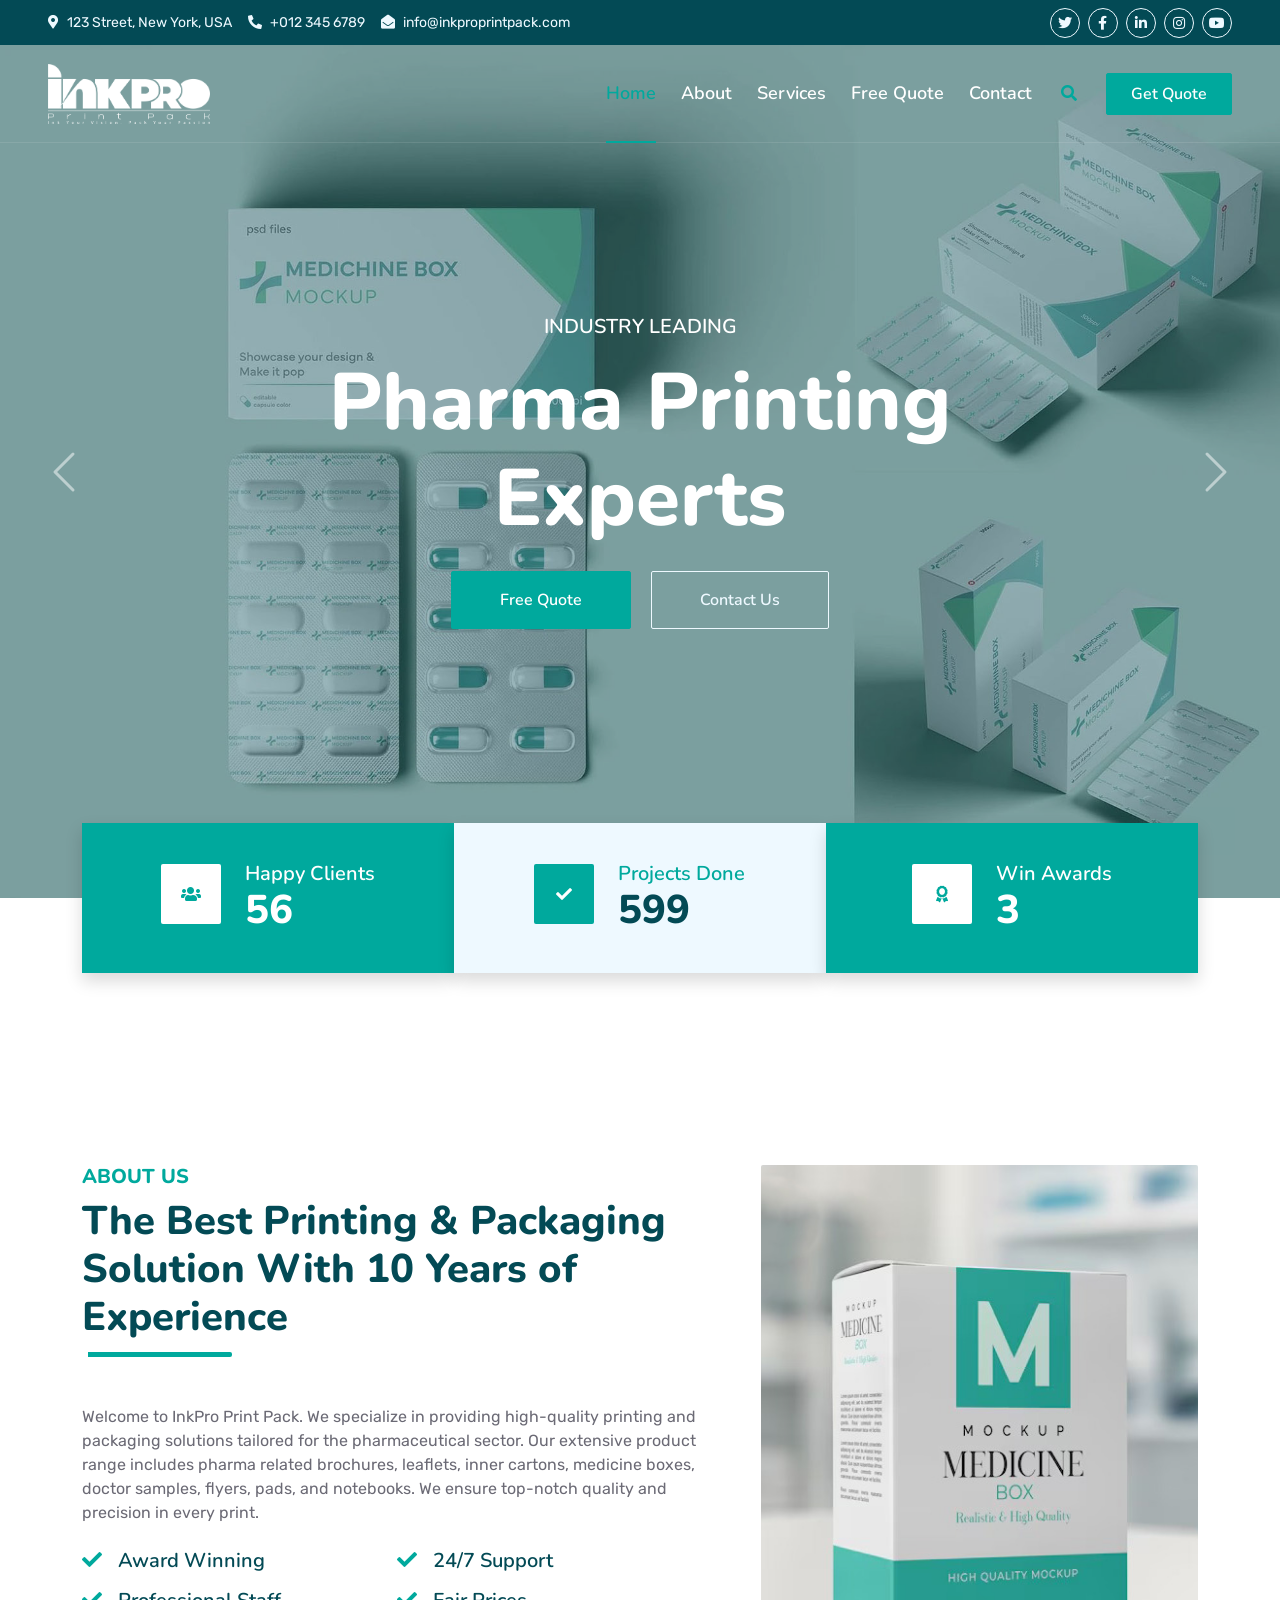
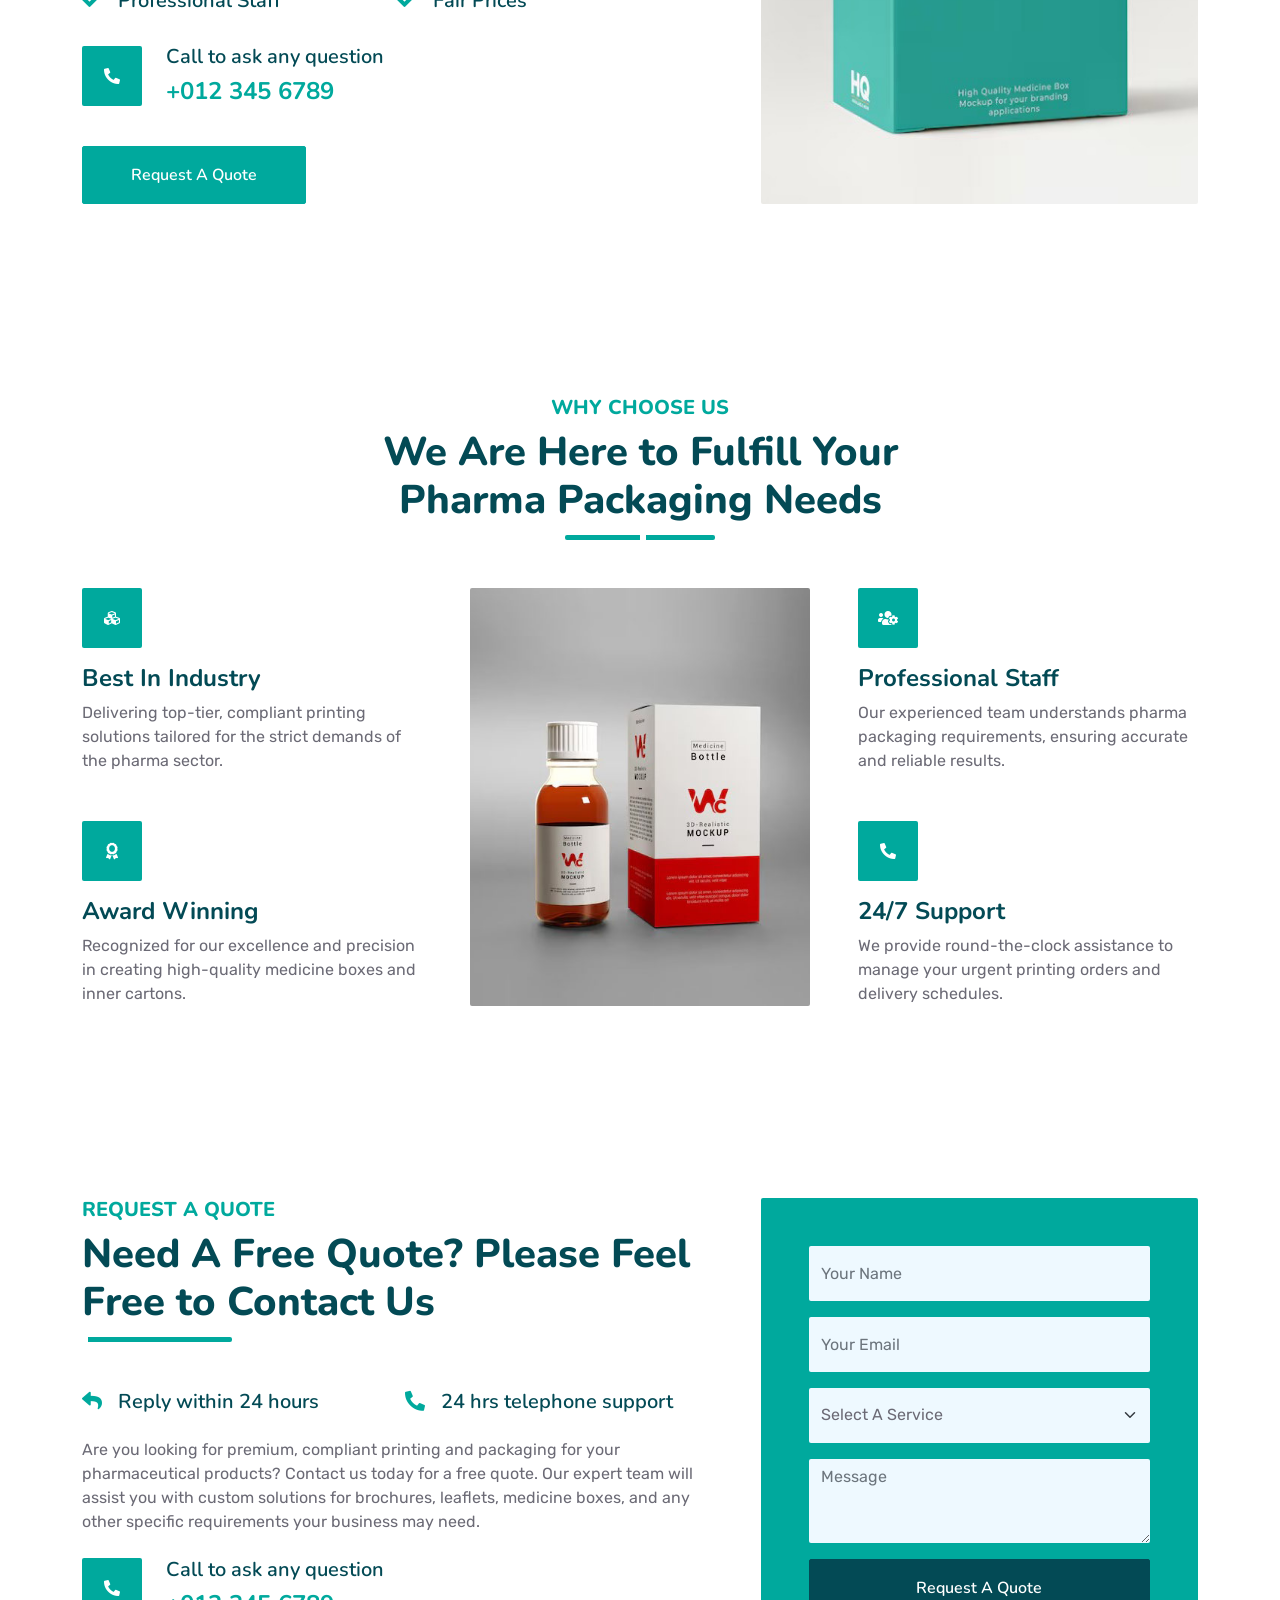
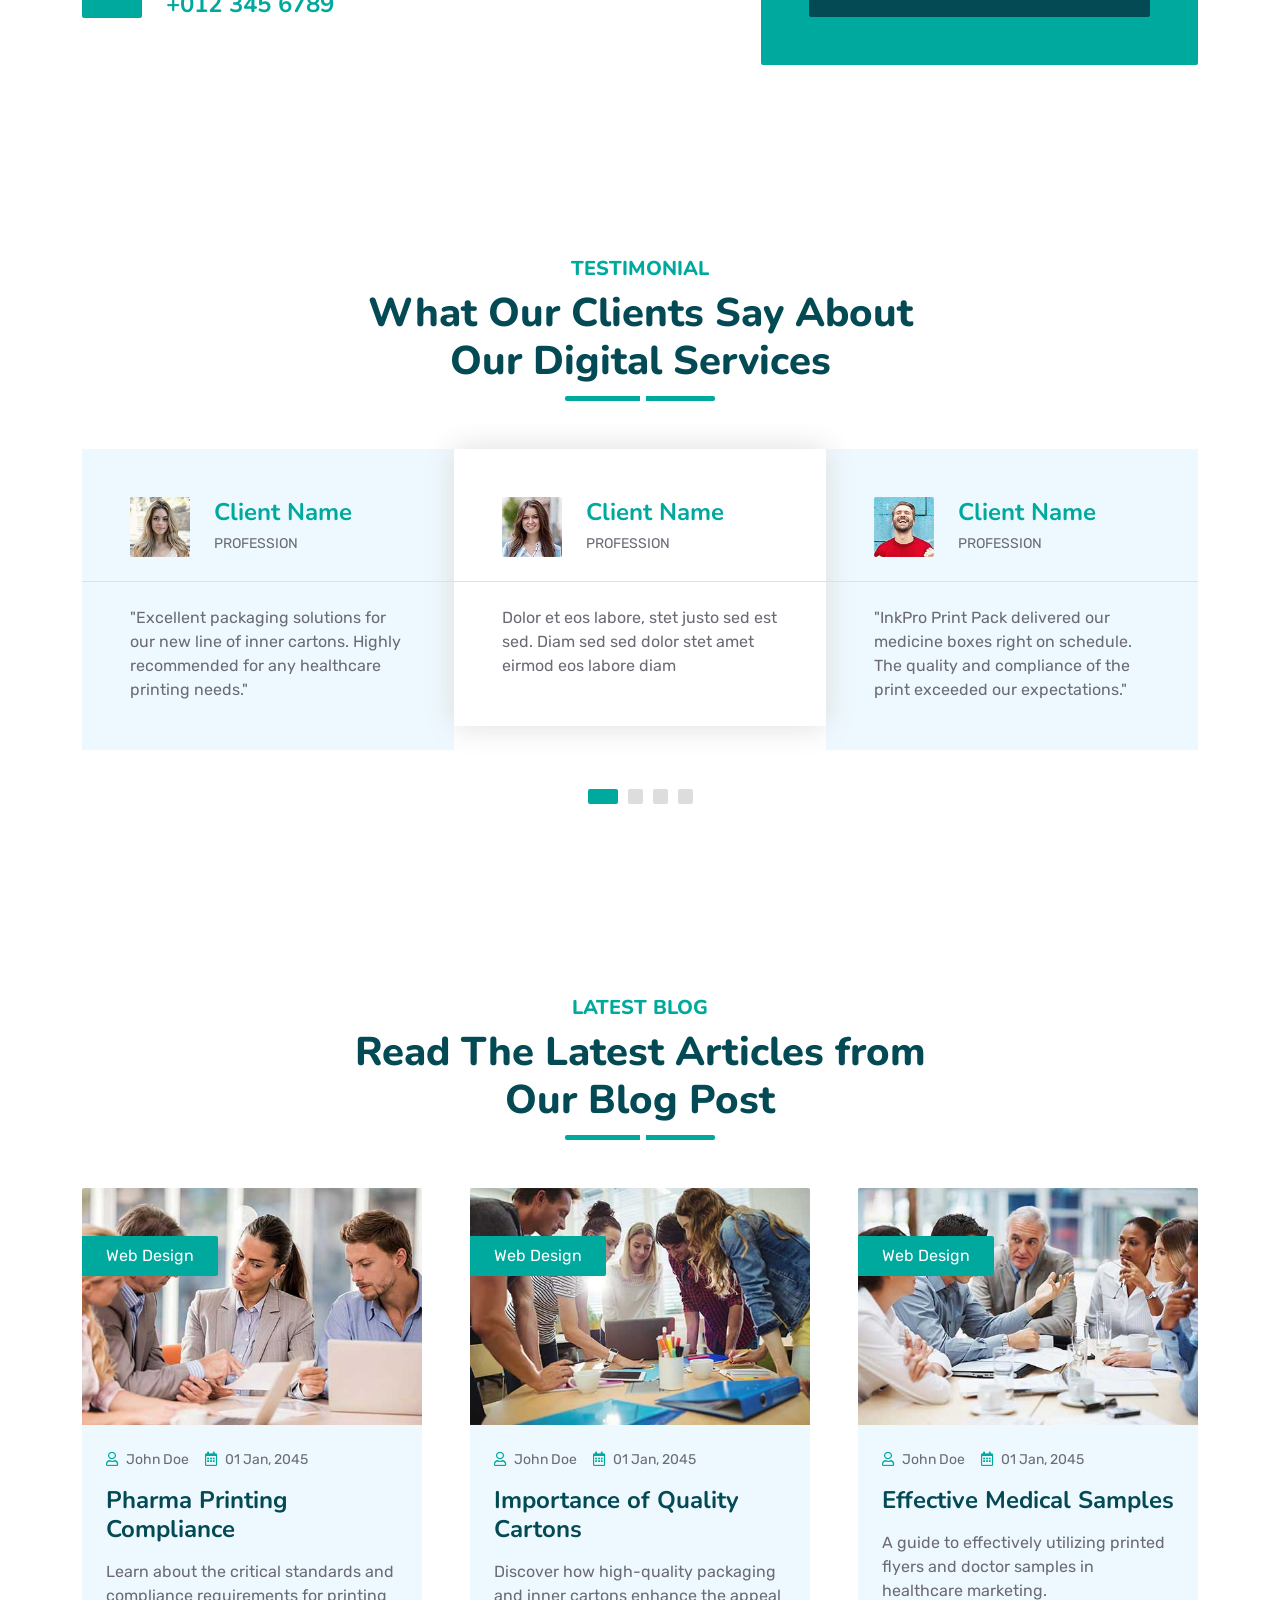
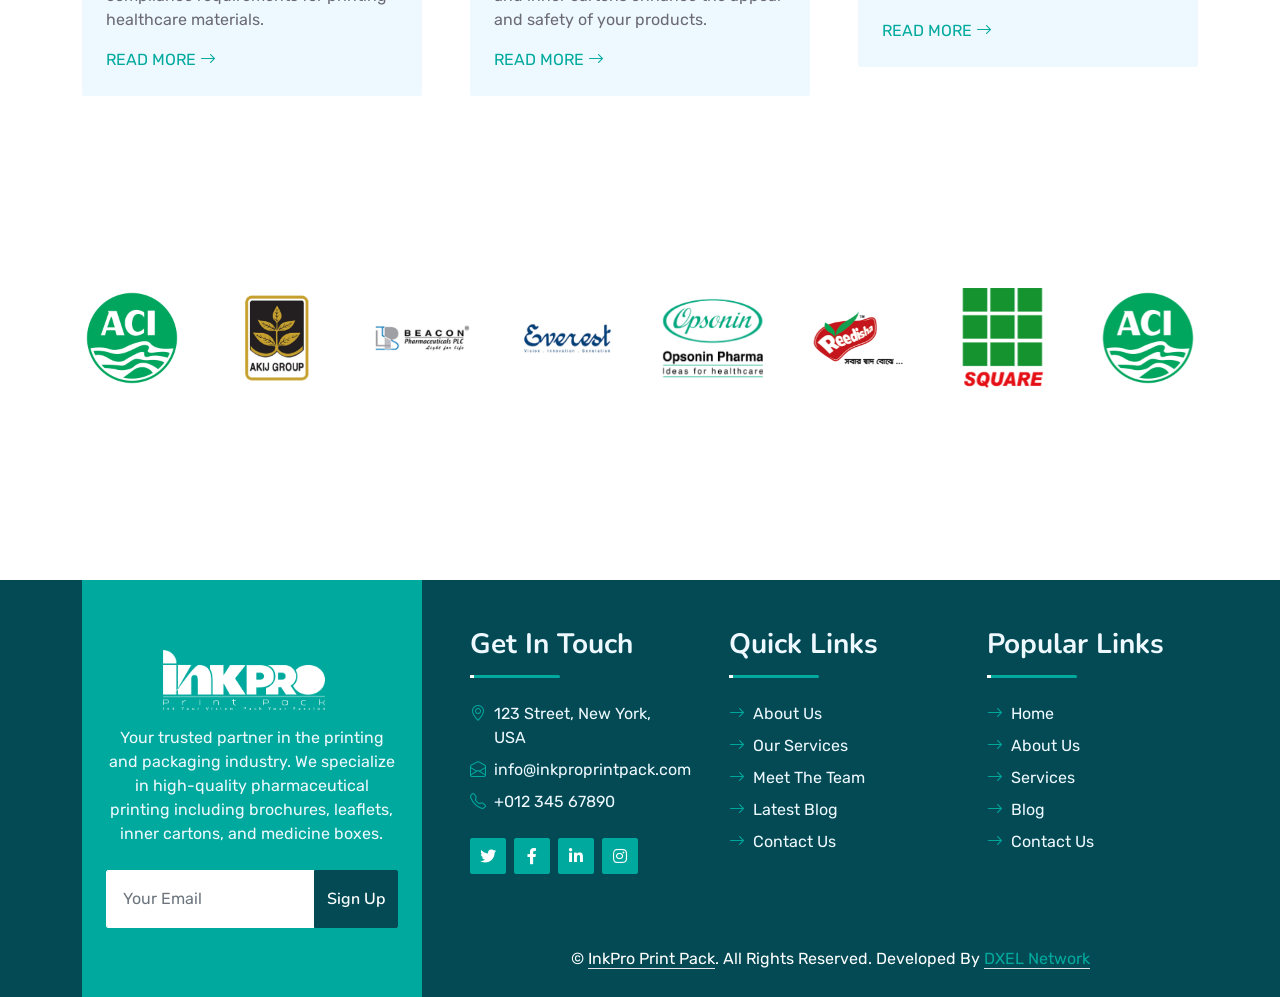
==== index.html @ f5d95c35 "Add files via upload" ====
<!DOCTYPE html>
<html lang="en">

<head>
    <meta charset="utf-8">
    <title>InkPro Print Pack - Pharmaceutical Printing</title>
    <meta content="width=device-width, initial-scale=1.0" name="viewport">
    <meta content="Printing, Packaging, Pharma, Brochures, Leaflets, Medicine Box" name="keywords">
    <meta
        content="InkPro Print Pack - Making pharma related brochures, leaflets, inner cartons, medicine boxes, and more."
        name="description">

    <!-- Favicon -->
    <link href="img/favicon.ico" rel="icon">

    <!-- Google Web Fonts -->
    <link rel="preconnect" href="https://fonts.googleapis.com">
    <link rel="preconnect" href="https://fonts.gstatic.com" crossorigin>
    <link
        href="https://fonts.googleapis.com/css2?family=Nunito:wght@400;600;700;800&family=Rubik:wght@400;500;600;700&display=swap"
        rel="stylesheet">

    <!-- Icon Font Stylesheet -->
    <link href="https://cdnjs.cloudflare.com/ajax/libs/font-awesome/5.10.0/css/all.min.css" rel="stylesheet">
    <link href="https://cdn.jsdelivr.net/npm/bootstrap-icons@1.4.1/font/bootstrap-icons.css" rel="stylesheet">

    <!-- Libraries Stylesheet -->
    <link href="lib/owlcarousel/assets/owl.carousel.min.css" rel="stylesheet">
    <link href="lib/animate/animate.min.css" rel="stylesheet">

    <!-- Customized Bootstrap Stylesheet -->
    <link href="css/bootstrap.min.css" rel="stylesheet">

    <!-- Template Stylesheet -->
    <link href="css/style.css" rel="stylesheet">
</head>

<body>
    <!-- Spinner Start -->
    <div id="spinner"
        class="show bg-white position-fixed translate-middle w-100 vh-100 top-50 start-50 d-flex align-items-center justify-content-center">
        <div class="spinner"></div>
    </div>
    <!-- Spinner End -->


    <!-- Topbar Start -->
    <div class="container-fluid bg-dark px-5 d-none d-lg-block">
        <div class="row gx-0">
            <div class="col-lg-8 text-center text-lg-start mb-2 mb-lg-0">
                <div class="d-inline-flex align-items-center" style="height: 45px;">
                    <small class="me-3 text-light"><i class="fa fa-map-marker-alt me-2"></i>123 Street, New York,
                        USA</small>
                    <small class="me-3 text-light"><i class="fa fa-phone-alt me-2"></i>+012 345 6789</small>
                    <small class="text-light"><i class="fa fa-envelope-open me-2"></i>info@inkproprintpack.com</small>
                </div>
            </div>
            <div class="col-lg-4 text-center text-lg-end">
                <div class="d-inline-flex align-items-center" style="height: 45px;">
                    <a class="btn btn-sm btn-outline-light btn-sm-square rounded-circle me-2" href=""><i
                            class="fab fa-twitter fw-normal"></i></a>
                    <a class="btn btn-sm btn-outline-light btn-sm-square rounded-circle me-2" href=""><i
                            class="fab fa-facebook-f fw-normal"></i></a>
                    <a class="btn btn-sm btn-outline-light btn-sm-square rounded-circle me-2" href=""><i
                            class="fab fa-linkedin-in fw-normal"></i></a>
                    <a class="btn btn-sm btn-outline-light btn-sm-square rounded-circle me-2" href=""><i
                            class="fab fa-instagram fw-normal"></i></a>
                    <a class="btn btn-sm btn-outline-light btn-sm-square rounded-circle" href=""><i
                            class="fab fa-youtube fw-normal"></i></a>
                </div>
            </div>
        </div>
    </div>
    <!-- Topbar End -->


    <!-- Navbar & Carousel Start -->
    <div class="container-fluid position-relative p-0">
        <nav class="navbar navbar-expand-lg navbar-dark px-5 py-3 py-lg-0">
            <a href="index.html" class="navbar-brand p-0">
                <img src="img/Inkpro-logo%202.png" alt="Logo">
            </a>
            <button class="navbar-toggler" type="button" data-bs-toggle="collapse" data-bs-target="#navbarCollapse">
                <span class="fa fa-bars"></span>
            </button>
            <div class="collapse navbar-collapse" id="navbarCollapse">
                <div class="navbar-nav ms-auto py-0">
                    <a href="index.html" class="nav-item nav-link active">Home</a>
                    <a href="about.html" class="nav-item nav-link">About</a>
                    <a href="service.html" class="nav-item nav-link">Services</a>
                    <!--   <div class="nav-item dropdown">
                        <a href="#" class="nav-link dropdown-toggle" data-bs-toggle="dropdown">Blog</a>
                        <div class="dropdown-menu m-0">
                            
                            <a href="detail.html" class="dropdown-item">Blog Detail</a>
                        </div>
                    </div> -->
                    <!--  <div class="nav-item dropdown">
                        <a href="#" class="nav-link dropdown-toggle" data-bs-toggle="dropdown">Pages</a>
                        <div class="dropdown-menu m-0">
                            <a href="price.html" class="dropdown-item">Pricing Plan</a>
                            <a href="feature.html" class="dropdown-item">Our features</a>
                            <a href="team.html" class="dropdown-item">Team Members</a>
                            <a href="testimonial.html" class="dropdown-item">Testimonial</a>
                            
                        </div>
                    </div> -->

                    <a href="quote.html" class="nav-item nav-link">Free Quote</a>
                    <a href="contact.html" class="nav-item nav-link">Contact</a>
                </div>
                <butaton type="button" class="btn text-primary ms-3" data-bs-toggle="modal"
                    data-bs-target="#searchModal"><i class="fa fa-search"></i></butaton>
                <a href="quote.html" class="btn btn-primary py-2 px-4 ms-3">Get Quote</a>
            </div>
        </nav>
        <!-- Navbar & Carousel End -->

        <div id="header-carousel" class="carousel slide carousel-fade" data-bs-ride="carousel">
            <div class="carousel-inner">
                <div class="carousel-item active">
                    <img class="w-100" src="img/products/med-box2.jpeg" alt="Image">
                    <div class="carousel-caption d-flex flex-column align-items-center justify-content-center">
                        <div class="p-3" style="max-width: 900px;">
                            <h5 class="text-white text-uppercase mb-3 animated slideInDown">Industry Leading</h5>
                            <h1 class="display-1 text-white mb-md-4 animated zoomIn">Pharma Printing Experts</h1>
                            <a href="quote.html" class="btn btn-primary py-md-3 px-md-5 me-3 animated slideInLeft">Free
                                Quote</a>
                            <a href="" class="btn btn-outline-light py-md-3 px-md-5 animated slideInRight">Contact
                                Us</a>
                        </div>
                    </div>
                </div>
                <div class="carousel-item">
                    <img class="w-100" src="img/products/med-box1.jpg" alt="Image">
                    <div class="carousel-caption d-flex flex-column align-items-center justify-content-center">
                        <div class="p-3" style="max-width: 900px;">
                            <h5 class="text-white text-uppercase mb-3 animated slideInDown">Premium Pharmaceutical</h5>
                            <h1 class="display-1 text-white mb-md-4 animated zoomIn">Printing & Packaging Solutions</h1>
                            <a href="quote.html" class="btn btn-primary py-md-3 px-md-5 me-3 animated slideInLeft">Free
                                Quote</a>
                            <a href="" class="btn btn-outline-light py-md-3 px-md-5 animated slideInRight">Contact
                                Us</a>
                        </div>
                    </div>
                </div>
            </div>
            <button class="carousel-control-prev" type="button" data-bs-target="#header-carousel" data-bs-slide="prev">
                <span class="carousel-control-prev-icon" aria-hidden="true"></span>
                <span class="visually-hidden">Previous</span>
            </button>
            <button class="carousel-control-next" type="button" data-bs-target="#header-carousel" data-bs-slide="next">
                <span class="carousel-control-next-icon" aria-hidden="true"></span>
                <span class="visually-hidden">Next</span>
            </button>
        </div>
    </div>
    <!-- Navbar & Carousel End -->


    <!-- Full Screen Search Start -->
    <div class="modal fade" id="searchModal" tabindex="-1">
        <div class="modal-dialog modal-fullscreen">
            <div class="modal-content" style="background: rgba(9, 30, 62, .7);">
                <div class="modal-header border-0">
                    <button type="button" class="btn bg-white btn-close" data-bs-dismiss="modal"
                        aria-label="Close"></button>
                </div>
                <div class="modal-body d-flex align-items-center justify-content-center">
                    <div class="input-group" style="max-width: 600px;">
                        <input type="text" class="form-control bg-transparent border-primary p-3"
                            placeholder="Type search keyword">
                        <button class="btn btn-primary px-4"><i class="bi bi-search"></i></button>
                    </div>
                </div>
            </div>
        </div>
    </div>
    <!-- Full Screen Search End -->


    <!-- Facts Start -->
    <div class="container-fluid facts py-5 pt-lg-0">
        <div class="container py-5 pt-lg-0">
            <div class="row gx-0">
                <div class="col-lg-4 wow zoomIn" data-wow-delay="0.1s">
                    <div class="bg-primary shadow d-flex align-items-center justify-content-center p-4"
                        style="height: 150px;">
                        <div class="bg-white d-flex align-items-center justify-content-center rounded mb-2"
                            style="width: 60px; height: 60px;">
                            <i class="fa fa-users text-primary"></i>
                        </div>
                        <div class="ps-4">
                            <h5 class="text-white mb-0">Happy Clients</h5>
                            <h1 class="text-white mb-0" data-toggle="counter-up">65</h1>
                        </div>
                    </div>
                </div>
                <div class="col-lg-4 wow zoomIn" data-wow-delay="0.3s">
                    <div class="bg-light shadow d-flex align-items-center justify-content-center p-4"
                        style="height: 150px;">
                        <div class="bg-primary d-flex align-items-center justify-content-center rounded mb-2"
                            style="width: 60px; height: 60px;">
                            <i class="fa fa-check text-white"></i>
                        </div>
                        <div class="ps-4">
                            <h5 class="text-primary mb-0">Projects Done</h5>
                            <h1 class="mb-0" data-toggle="counter-up">700</h1>
                        </div>
                    </div>
                </div>
                <div class="col-lg-4 wow zoomIn" data-wow-delay="0.6s">
                    <div class="bg-primary shadow d-flex align-items-center justify-content-center p-4"
                        style="height: 150px;">
                        <div class="bg-white d-flex align-items-center justify-content-center rounded mb-2"
                            style="width: 60px; height: 60px;">
                            <i class="fa fa-award text-primary"></i>
                        </div>
                        <div class="ps-4">
                            <h5 class="text-white mb-0">Win Awards</h5>
                            <h1 class="text-white mb-0" data-toggle="counter-up">3</h1>
                        </div>
                    </div>
                </div>
            </div>
        </div>
    </div>
    <!-- Facts Start -->


    <!-- About Start -->
    <div class="container-fluid py-5 wow fadeInUp" data-wow-delay="0.1s">
        <div class="container py-5">
            <div class="row g-5">
                <div class="col-lg-7">
                    <div class="section-title position-relative pb-3 mb-5">
                        <h5 class="fw-bold text-primary text-uppercase">About Us</h5>
                        <h1 class="mb-0">The Best Printing & Packaging Solution With 10 Years of Experience</h1>
                    </div>
                    <p class="mb-4">Welcome to InkPro Print Pack. We specialize in providing high-quality printing and
                        packaging solutions tailored for the pharmaceutical sector. Our extensive product range includes
                        pharma related brochures, leaflets, inner cartons, medicine boxes, doctor samples, flyers, pads,
                        and notebooks. We ensure top-notch quality and precision in every print.</p>
                    <div class="row g-0 mb-3">
                        <div class="col-sm-6 wow zoomIn" data-wow-delay="0.2s">
                            <h5 class="mb-3"><i class="fa fa-check text-primary me-3"></i>Award Winning</h5>
                            <h5 class="mb-3"><i class="fa fa-check text-primary me-3"></i>Professional Staff</h5>
                        </div>
                        <div class="col-sm-6 wow zoomIn" data-wow-delay="0.4s">
                            <h5 class="mb-3"><i class="fa fa-check text-primary me-3"></i>24/7 Support</h5>
                            <h5 class="mb-3"><i class="fa fa-check text-primary me-3"></i>Fair Prices</h5>
                        </div>
                    </div>
                    <div class="d-flex align-items-center mb-4 wow fadeIn" data-wow-delay="0.6s">
                        <div class="bg-primary d-flex align-items-center justify-content-center rounded"
                            style="width: 60px; height: 60px;">
                            <i class="fa fa-phone-alt text-white"></i>
                        </div>
                        <div class="ps-4">
                            <h5 class="mb-2">Call to ask any question</h5>
                            <h4 class="text-primary mb-0">+012 345 6789</h4>
                        </div>
                    </div>
                    <a href="quote.html" class="btn btn-primary py-3 px-5 mt-3 wow zoomIn" data-wow-delay="0.9s">Request
                        A Quote</a>
                </div>
                <div class="col-lg-5" style="min-height: 500px;">
                    <div class="position-relative h-100">
                        <img class="position-absolute w-100 h-100 rounded wow zoomIn" data-wow-delay="0.9s"
                            src="img/products/med-box7.jpeg" style="object-fit: cover;">
                    </div>
                </div>
            </div>
        </div>
    </div>
    <!-- About End -->


    <!-- Features Start -->
    <div class="container-fluid py-5 wow fadeInUp" data-wow-delay="0.1s">
        <div class="container py-5">
            <div class="section-title text-center position-relative pb-3 mb-5 mx-auto" style="max-width: 600px;">
                <h5 class="fw-bold text-primary text-uppercase">Why Choose Us</h5>
                <h1 class="mb-0">We Are Here to Fulfill Your Pharma Packaging Needs</h1>
            </div>
            <div class="row g-5">
                <div class="col-lg-4">
                    <div class="row g-5">
                        <div class="col-12 wow zoomIn" data-wow-delay="0.2s">
                            <div class="bg-primary rounded d-flex align-items-center justify-content-center mb-3"
                                style="width: 60px; height: 60px;">
                                <i class="fa fa-cubes text-white"></i>
                            </div>
                            <h4>Best In Industry</h4>
                            <p class="mb-0">Delivering top-tier, compliant printing solutions tailored for the strict
                                demands of the pharma sector.</p>
                        </div>
                        <div class="col-12 wow zoomIn" data-wow-delay="0.6s">
                            <div class="bg-primary rounded d-flex align-items-center justify-content-center mb-3"
                                style="width: 60px; height: 60px;">
                                <i class="fa fa-award text-white"></i>
                            </div>
                            <h4>Award Winning</h4>
                            <p class="mb-0">Recognized for our excellence and precision in creating high-quality
                                medicine boxes and inner cartons.</p>
                        </div>
                    </div>
                </div>
                <div class="col-lg-4  wow zoomIn" data-wow-delay="0.9s" style="min-height: 350px;">
                    <div class="position-relative h-100">
                        <img class="position-absolute w-100 h-100 rounded wow zoomIn" data-wow-delay="0.1s"
                            src="img/products/med-box8.jpeg" style="object-fit: cover;">
                    </div>
                </div>
                <div class="col-lg-4">
                    <div class="row g-5">
                        <div class="col-12 wow zoomIn" data-wow-delay="0.4s">
                            <div class="bg-primary rounded d-flex align-items-center justify-content-center mb-3"
                                style="width: 60px; height: 60px;">
                                <i class="fa fa-users-cog text-white"></i>
                            </div>
                            <h4>Professional Staff</h4>
                            <p class="mb-0">Our experienced team understands pharma packaging requirements, ensuring
                                accurate and reliable results.</p>
                        </div>
                        <div class="col-12 wow zoomIn" data-wow-delay="0.8s">
                            <div class="bg-primary rounded d-flex align-items-center justify-content-center mb-3"
                                style="width: 60px; height: 60px;">
                                <i class="fa fa-phone-alt text-white"></i>
                            </div>
                            <h4>24/7 Support</h4>
                            <p class="mb-0">We provide round-the-clock assistance to manage your urgent printing orders
                                and delivery schedules.</p>
                        </div>
                    </div>
                </div>
            </div>
        </div>
    </div>
    <!-- Features Start -->


    <!-- Service Start
    <div class="container-fluid py-5 wow fadeInUp" data-wow-delay="0.1s">
        <div class="container py-5">
            <div class="section-title text-center position-relative pb-3 mb-5 mx-auto" style="max-width: 600px;">
                <h5 class="fw-bold text-primary text-uppercase">Our Products</h5>
                <h1 class="mb-0">Custom Printing & Packaging Solutions</h1>
            </div>
            <div class="row g-5">
                <div class="col-lg-4 col-md-6 wow zoomIn" data-wow-delay="0.3s">
                    <div
                        class="service-item bg-light rounded d-flex flex-column align-items-center justify-content-center text-center">
                        <div class="service-icon">
                            <i class="fa fa-shield-alt text-white"></i>
                        </div>
                        <h4 class="mb-3">Inner Cartons & Medicine Boxes</h4>
                        <p class="m-0">High-quality packaging ensuring safe and secure containment for pharmaceutical
                            products.</p>
                        <a class="btn btn-lg btn-primary rounded" href="">
                            <i class="bi bi-arrow-right"></i>
                        </a>
                    </div>
                </div>
                <div class="col-lg-4 col-md-6 wow zoomIn" data-wow-delay="0.6s">
                    <div
                        class="service-item bg-light rounded d-flex flex-column align-items-center justify-content-center text-center">
                        <div class="service-icon">
                            <i class="fa fa-chart-pie text-white"></i>
                        </div>
                        <h4 class="mb-3">Brochures & Leaflets</h4>
                        <p class="m-0">Informative and professionally printed materials for detailed medical
                            communication.</p>
                        <a class="btn btn-lg btn-primary rounded" href="">
                            <i class="bi bi-arrow-right"></i>
                        </a>
                    </div>
                </div>
                <div class="col-lg-4 col-md-6 wow zoomIn" data-wow-delay="0.9s">
                    <div
                        class="service-item bg-light rounded d-flex flex-column align-items-center justify-content-center text-center">
                        <div class="service-icon">
                            <i class="fa fa-code text-white"></i>
                        </div>
                        <h4 class="mb-3">Doctor Samples & Flyers</h4>
                        <p class="m-0">Custom printed samples and eye-catching flyers tailored for the healthcare
                            industry.</p>
                        <a class="btn btn-lg btn-primary rounded" href="">
                            <i class="bi bi-arrow-right"></i>
                        </a>
                    </div>
                </div>
                <div class="col-lg-4 col-md-6 wow zoomIn" data-wow-delay="0.3s">
                    <div
                        class="service-item bg-light rounded d-flex flex-column align-items-center justify-content-center text-center">
                        <div class="service-icon">
                            <i class="fab fa-android text-white"></i>
                        </div>
                        <h4 class="mb-3">Medical Pads & Notebooks</h4>
                        <p class="m-0">Premium quality printed pads and notebooks customized with your pharmaceutical
                            branding.</p>
                        <a class="btn btn-lg btn-primary rounded" href="">
                            <i class="bi bi-arrow-right"></i>
                        </a>
                    </div>
                </div>
                <div class="col-lg-4 col-md-6 wow zoomIn" data-wow-delay="0.6s">
                    <div
                        class="service-item bg-light rounded d-flex flex-column align-items-center justify-content-center text-center">
                        <div class="service-icon">
                            <i class="fa fa-search text-white"></i>
                        </div>
                        <h4 class="mb-3">Custom Packaging</h4>
                        <p class="m-0">Bespoke printing and packaging solutions specifically designed for your unique
                            requirements.</p>
                        <a class="btn btn-lg btn-primary rounded" href="">
                            <i class="bi bi-arrow-right"></i>
                        </a>
                    </div>
                </div>
                <div class="col-lg-4 col-md-6 wow zoomIn" data-wow-delay="0.9s">
                    <div
                        class="position-relative bg-primary rounded h-100 d-flex flex-column align-items-center justify-content-center text-center p-5">
                        <h3 class="text-white mb-3">Call Us For Quote</h3>
                        <p class="text-white mb-3">Get a custom estimate for your pharmaceutical brochures, leaflets,
                            and medicine box packaging orders.</p>
                        <h2 class="text-white mb-0">+012 345 6789</h2>
                    </div>
                </div>
            </div>
        </div>
    </div>
    Service End -->


    <!-- Pricing Plan Start
    <div class="container-fluid py-5 wow fadeInUp" data-wow-delay="0.1s">
        <div class="container py-5">
            <div class="section-title text-center position-relative pb-3 mb-5 mx-auto" style="max-width: 600px;">
                <h5 class="fw-bold text-primary text-uppercase">Pricing Plans</h5>
                <h1 class="mb-0">We are Offering Competitive Prices for Our Clients</h1>
            </div>
            <div class="row g-0">
                <div class="col-lg-4 wow slideInUp" data-wow-delay="0.6s">
                    <div class="bg-light rounded">
                        <div class="border-bottom py-4 px-5 mb-4">
                            <h4 class="text-primary mb-1">Basic Plan</h4>
                            <small class="text-uppercase">For Small Size Business</small>
                        </div>
                        <div class="p-5 pt-0">
                            <h1 class="display-5 mb-3">
                                <small class="align-top"
                                    style="font-size: 22px; line-height: 45px;">$</small>49.00<small
                                    class="align-bottom" style="font-size: 16px; line-height: 40px;">/ Month</small>
                            </h1>
                            <div class="d-flex justify-content-between mb-3"><span>HTML5 & CSS3</span><i
                                    class="fa fa-check text-primary pt-1"></i></div>
                            <div class="d-flex justify-content-between mb-3"><span>Bootstrap v5</span><i
                                    class="fa fa-check text-primary pt-1"></i></div>
                            <div class="d-flex justify-content-between mb-3"><span>Responsive Layout</span><i
                                    class="fa fa-times text-danger pt-1"></i></div>
                            <div class="d-flex justify-content-between mb-2"><span>Cross-browser Support</span><i
                                    class="fa fa-times text-danger pt-1"></i></div>
                            <a href="" class="btn btn-primary py-2 px-4 mt-4">Order Now</a>
                        </div>
                    </div>
                </div>
                <div class="col-lg-4 wow slideInUp" data-wow-delay="0.3s">
                    <div class="bg-white rounded shadow position-relative" style="z-index: 1;">
                        <div class="border-bottom py-4 px-5 mb-4">
                            <h4 class="text-primary mb-1">Standard Plan</h4>
                            <small class="text-uppercase">For Medium Size Business</small>
                        </div>
                        <div class="p-5 pt-0">
                            <h1 class="display-5 mb-3">
                                <small class="align-top"
                                    style="font-size: 22px; line-height: 45px;">$</small>99.00<small
                                    class="align-bottom" style="font-size: 16px; line-height: 40px;">/ Month</small>
                            </h1>
                            <div class="d-flex justify-content-between mb-3"><span>HTML5 & CSS3</span><i
                                    class="fa fa-check text-primary pt-1"></i></div>
                            <div class="d-flex justify-content-between mb-3"><span>Bootstrap v5</span><i
                                    class="fa fa-check text-primary pt-1"></i></div>
                            <div class="d-flex justify-content-between mb-3"><span>Responsive Layout</span><i
                                    class="fa fa-check text-primary pt-1"></i></div>
                            <div class="d-flex justify-content-between mb-2"><span>Cross-browser Support</span><i
                                    class="fa fa-times text-danger pt-1"></i></div>
                            <a href="" class="btn btn-primary py-2 px-4 mt-4">Order Now</a>
                        </div>
                    </div>
                </div>
                <div class="col-lg-4 wow slideInUp" data-wow-delay="0.9s">
                    <div class="bg-light rounded">
                        <div class="border-bottom py-4 px-5 mb-4">
                            <h4 class="text-primary mb-1">Advanced Plan</h4>
                            <small class="text-uppercase">For Large Size Business</small>
                        </div>
                        <div class="p-5 pt-0">
                            <h1 class="display-5 mb-3">
                                <small class="align-top"
                                    style="font-size: 22px; line-height: 45px;">$</small>149.00<small
                                    class="align-bottom" style="font-size: 16px; line-height: 40px;">/ Month</small>
                            </h1>
                            <div class="d-flex justify-content-between mb-3"><span>HTML5 & CSS3</span><i
                                    class="fa fa-check text-primary pt-1"></i></div>
                            <div class="d-flex justify-content-between mb-3"><span>Bootstrap v5</span><i
                                    class="fa fa-check text-primary pt-1"></i></div>
                            <div class="d-flex justify-content-between mb-3"><span>Responsive Layout</span><i
                                    class="fa fa-check text-primary pt-1"></i></div>
                            <div class="d-flex justify-content-between mb-2"><span>Cross-browser Support</span><i
                                    class="fa fa-check text-primary pt-1"></i></div>
                            <a href="" class="btn btn-primary py-2 px-4 mt-4">Order Now</a>
                        </div>
                    </div>
                </div>
            </div>
        </div>
    </div>
    Pricing Plan End -->


    <!-- Quote Start -->
    <div class="container-fluid py-5 wow fadeInUp" data-wow-delay="0.1s">
        <div class="container py-5">
            <div class="row g-5">
                <div class="col-lg-7">
                    <div class="section-title position-relative pb-3 mb-5">
                        <h5 class="fw-bold text-primary text-uppercase">Request A Quote</h5>
                        <h1 class="mb-0">Need A Free Quote? Please Feel Free to Contact Us</h1>
                    </div>
                    <div class="row gx-3">
                        <div class="col-sm-6 wow zoomIn" data-wow-delay="0.2s">
                            <h5 class="mb-4"><i class="fa fa-reply text-primary me-3"></i>Reply within 24 hours</h5>
                        </div>
                        <div class="col-sm-6 wow zoomIn" data-wow-delay="0.4s">
                            <h5 class="mb-4"><i class="fa fa-phone-alt text-primary me-3"></i>24 hrs telephone support
                            </h5>
                        </div>
                    </div>
                    <p class="mb-4">Are you looking for premium, compliant printing and packaging for your
                        pharmaceutical products? Contact us today for a free quote. Our expert team will assist you with
                        custom solutions for brochures, leaflets, medicine boxes, and any other specific requirements
                        your business may need.</p>
                    <div class="d-flex align-items-center mt-2 wow zoomIn" data-wow-delay="0.6s">
                        <div class="bg-primary d-flex align-items-center justify-content-center rounded"
                            style="width: 60px; height: 60px;">
                            <i class="fa fa-phone-alt text-white"></i>
                        </div>
                        <div class="ps-4">
                            <h5 class="mb-2">Call to ask any question</h5>
                            <h4 class="text-primary mb-0">+012 345 6789</h4>
                        </div>
                    </div>
                </div>
                <div class="col-lg-5">
                    <div class="bg-primary rounded h-100 d-flex align-items-center p-5 wow zoomIn"
                        data-wow-delay="0.9s">
                        <form>
                            <div class="row g-3">
                                <div class="col-xl-12">
                                    <input type="text" class="form-control bg-light border-0" placeholder="Your Name"
                                        style="height: 55px;">
                                </div>
                                <div class="col-12">
                                    <input type="email" class="form-control bg-light border-0" placeholder="Your Email"
                                        style="height: 55px;">
                                </div>
                                <div class="col-12">
                                    <select class="form-select bg-light border-0" style="height: 55px;">
                                        <option selected>Select A Service</option>
                                        <option value="1">Service 1</option>
                                        <option value="2">Service 2</option>
                                        <option value="3">Service 3</option>
                                    </select>
                                </div>
                                <div class="col-12">
                                    <textarea class="form-control bg-light border-0" rows="3"
                                        placeholder="Message"></textarea>
                                </div>
                                <div class="col-12">
                                    <button class="btn btn-dark w-100 py-3" type="submit">Request A Quote</button>
                                </div>
                            </div>
                        </form>
                    </div>
                </div>
            </div>
        </div>
    </div>
    <!-- Quote End -->


    <!-- Testimonial Start -->
    <div class="container-fluid py-5 wow fadeInUp" data-wow-delay="0.1s">
        <div class="container py-5">
            <div class="section-title text-center position-relative pb-3 mb-4 mx-auto" style="max-width: 600px;">
                <h5 class="fw-bold text-primary text-uppercase">Testimonial</h5>
                <h1 class="mb-0">What Our Clients Say About Our Digital Services</h1>
            </div>
            <div class="owl-carousel testimonial-carousel wow fadeInUp" data-wow-delay="0.6s">
                <div class="testimonial-item bg-light my-4">
                    <div class="d-flex align-items-center border-bottom pt-5 pb-4 px-5">
                        <img class="img-fluid rounded" src="img/testimonial-1.jpg" style="width: 60px; height: 60px;">
                        <div class="ps-4">
                            <h4 class="text-primary mb-1">Client Name</h4>
                            <small class="text-uppercase">Profession</small>
                        </div>
                    </div>
                    <div class="pt-4 pb-5 px-5">
                        Dolor et eos labore, stet justo sed est sed. Diam sed sed dolor stet amet eirmod eos labore diam
                    </div>
                </div>
                <div class="testimonial-item bg-light my-4">
                    <div class="d-flex align-items-center border-bottom pt-5 pb-4 px-5">
                        <img class="img-fluid rounded" src="img/testimonial-2.jpg" style="width: 60px; height: 60px;">
                        <div class="ps-4">
                            <h4 class="text-primary mb-1">Client Name</h4>
                            <small class="text-uppercase">Profession</small>
                        </div>
                    </div>
                    <div class="pt-4 pb-5 px-5">
                        "InkPro Print Pack delivered our medicine boxes right on schedule. The quality and compliance of
                        the print exceeded our expectations."
                    </div>
                </div>
                <div class="testimonial-item bg-light my-4">
                    <div class="d-flex align-items-center border-bottom pt-5 pb-4 px-5">
                        <img class="img-fluid rounded" src="img/testimonial-3.jpg" style="width: 60px; height: 60px;">
                        <div class="ps-4">
                            <h4 class="text-primary mb-1">Client Name</h4>
                            <small class="text-uppercase">Profession</small>
                        </div>
                    </div>
                    <div class="pt-4 pb-5 px-5">
                        "We rely on InkPro for all our pharmaceutical leaflets and brochures. Their attention to detail
                        in medical printing is unmatched."
                    </div>
                </div>
                <div class="testimonial-item bg-light my-4">
                    <div class="d-flex align-items-center border-bottom pt-5 pb-4 px-5">
                        <img class="img-fluid rounded" src="img/testimonial-4.jpg" style="width: 60px; height: 60px;">
                        <div class="ps-4">
                            <h4 class="text-primary mb-1">Client Name</h4>
                            <small class="text-uppercase">Profession</small>
                        </div>
                    </div>
                    <div class="pt-4 pb-5 px-5">
                        "Excellent packaging solutions for our new line of inner cartons. Highly recommended for any
                        healthcare printing needs."
                    </div>
                </div>
            </div>
        </div>
    </div>
    <!-- Testimonial End -->


    <!-- Team Start
    <div class="container-fluid py-5 wow fadeInUp" data-wow-delay="0.1s">
        <div class="container py-5">
            <div class="section-title text-center position-relative pb-3 mb-5 mx-auto" style="max-width: 600px;">
                <h5 class="fw-bold text-primary text-uppercase">Team Members</h5>
                <h1 class="mb-0">Professional Stuffs Ready to Help Your Business</h1>
            </div>
            <div class="row g-5">
                <div class="col-lg-4 wow slideInUp" data-wow-delay="0.3s">
                    <div class="team-item bg-light rounded overflow-hidden">
                        <div class="team-img position-relative overflow-hidden">
                            <img class="img-fluid w-100" src="img/team-1.jpg" alt="">
                            <div class="team-social">
                                <a class="btn btn-lg btn-primary btn-lg-square rounded" href=""><i
                                        class="fab fa-twitter fw-normal"></i></a>
                                <a class="btn btn-lg btn-primary btn-lg-square rounded" href=""><i
                                        class="fab fa-facebook-f fw-normal"></i></a>
                                <a class="btn btn-lg btn-primary btn-lg-square rounded" href=""><i
                                        class="fab fa-instagram fw-normal"></i></a>
                                <a class="btn btn-lg btn-primary btn-lg-square rounded" href=""><i
                                        class="fab fa-linkedin-in fw-normal"></i></a>
                            </div>
                        </div>
                        <div class="text-center py-4">
                            <h4 class="text-primary">Full Name</h4>
                            <p class="text-uppercase m-0">Designation</p>
                        </div>
                    </div>
                </div>
                <div class="col-lg-4 wow slideInUp" data-wow-delay="0.6s">
                    <div class="team-item bg-light rounded overflow-hidden">
                        <div class="team-img position-relative overflow-hidden">
                            <img class="img-fluid w-100" src="img/team-2.jpg" alt="">
                            <div class="team-social">
                                <a class="btn btn-lg btn-primary btn-lg-square rounded" href=""><i
                                        class="fab fa-twitter fw-normal"></i></a>
                                <a class="btn btn-lg btn-primary btn-lg-square rounded" href=""><i
                                        class="fab fa-facebook-f fw-normal"></i></a>
                                <a class="btn btn-lg btn-primary btn-lg-square rounded" href=""><i
                                        class="fab fa-instagram fw-normal"></i></a>
                                <a class="btn btn-lg btn-primary btn-lg-square rounded" href=""><i
                                        class="fab fa-linkedin-in fw-normal"></i></a>
                            </div>
                        </div>
                        <div class="text-center py-4">
                            <h4 class="text-primary">Full Name</h4>
                            <p class="text-uppercase m-0">Designation</p>
                        </div>
                    </div>
                </div>
                <div class="col-lg-4 wow slideInUp" data-wow-delay="0.9s">
                    <div class="team-item bg-light rounded overflow-hidden">
                        <div class="team-img position-relative overflow-hidden">
                            <img class="img-fluid w-100" src="img/team-3.jpg" alt="">
                            <div class="team-social">
                                <a class="btn btn-lg btn-primary btn-lg-square rounded" href=""><i
                                        class="fab fa-twitter fw-normal"></i></a>
                                <a class="btn btn-lg btn-primary btn-lg-square rounded" href=""><i
                                        class="fab fa-facebook-f fw-normal"></i></a>
                                <a class="btn btn-lg btn-primary btn-lg-square rounded" href=""><i
                                        class="fab fa-instagram fw-normal"></i></a>
                                <a class="btn btn-lg btn-primary btn-lg-square rounded" href=""><i
                                        class="fab fa-linkedin-in fw-normal"></i></a>
                            </div>
                        </div>
                        <div class="text-center py-4">
                            <h4 class="text-primary">Full Name</h4>
                            <p class="text-uppercase m-0">Designation</p>
                        </div>
                    </div>
                </div>
            </div>
        </div>
    </div>
    Team End -->


    <!-- Blog Start -->
    <div class="container-fluid py-5 wow fadeInUp" data-wow-delay="0.1s">
        <div class="container py-5">
            <div class="section-title text-center position-relative pb-3 mb-5 mx-auto" style="max-width: 600px;">
                <h5 class="fw-bold text-primary text-uppercase">Latest Blog</h5>
                <h1 class="mb-0">Read The Latest Articles from Our Blog Post</h1>
            </div>
            <div class="row g-5">
                <div class="col-lg-4 wow slideInUp" data-wow-delay="0.3s">
                    <div class="blog-item bg-light rounded overflow-hidden">
                        <div class="blog-img position-relative overflow-hidden">
                            <img class="img-fluid" src="img/blog-1.jpg" alt="">
                            <a class="position-absolute top-0 start-0 bg-primary text-white rounded-end mt-5 py-2 px-4"
                                href="">Web Design</a>
                        </div>
                        <div class="p-4">
                            <div class="d-flex mb-3">
                                <small class="me-3"><i class="far fa-user text-primary me-2"></i>John Doe</small>
                                <small><i class="far fa-calendar-alt text-primary me-2"></i>01 Jan, 2045</small>
                            </div>
                            <h4 class="mb-3">Pharma Printing Compliance</h4>
                            <p>Learn about the critical standards and compliance requirements for printing healthcare
                                materials.</p>
                            <a class="text-uppercase" href="">Read More <i class="bi bi-arrow-right"></i></a>
                        </div>
                    </div>
                </div>
                <div class="col-lg-4 wow slideInUp" data-wow-delay="0.6s">
                    <div class="blog-item bg-light rounded overflow-hidden">
                        <div class="blog-img position-relative overflow-hidden">
                            <img class="img-fluid" src="img/blog-2.jpg" alt="">
                            <a class="position-absolute top-0 start-0 bg-primary text-white rounded-end mt-5 py-2 px-4"
                                href="">Web Design</a>
                        </div>
                        <div class="p-4">
                            <div class="d-flex mb-3">
                                <small class="me-3"><i class="far fa-user text-primary me-2"></i>John Doe</small>
                                <small><i class="far fa-calendar-alt text-primary me-2"></i>01 Jan, 2045</small>
                            </div>
                            <h4 class="mb-3">Importance of Quality Cartons</h4>
                            <p>Discover how high-quality packaging and inner cartons enhance the appeal and safety of
                                your products.</p>
                            <a class="text-uppercase" href="">Read More <i class="bi bi-arrow-right"></i></a>
                        </div>
                    </div>
                </div>
                <div class="col-lg-4 wow slideInUp" data-wow-delay="0.9s">
                    <div class="blog-item bg-light rounded overflow-hidden">
                        <div class="blog-img position-relative overflow-hidden">
                            <img class="img-fluid" src="img/blog-3.jpg" alt="">
                            <a class="position-absolute top-0 start-0 bg-primary text-white rounded-end mt-5 py-2 px-4"
                                href="">Web Design</a>
                        </div>
                        <div class="p-4">
                            <div class="d-flex mb-3">
                                <small class="me-3"><i class="far fa-user text-primary me-2"></i>John Doe</small>
                                <small><i class="far fa-calendar-alt text-primary me-2"></i>01 Jan, 2045</small>
                            </div>
                            <h4 class="mb-3">Effective Medical Samples</h4>
                            <p>A guide to effectively utilizing printed flyers and doctor samples in healthcare
                                marketing.</p>
                            <a class="text-uppercase" href="">Read More <i class="bi bi-arrow-right"></i></a>
                        </div>
                    </div>
                </div>
            </div>
        </div>
    </div>
    <!-- Blog Start -->


    <!-- Vendor Start -->
    <div class="container-fluid py-5 wow fadeInUp" data-wow-delay="0.1s">
        <div class="container py-5 mb-5">
            <div class="bg-white">
                <div class="owl-carousel vendor-carousel">
                    <img src="img/clients/aci2.png" alt="">
                    <img src="img/clients/akij.png" alt="">
                    <img src="img/clients/beacon.jpg" alt="">
                    <img src="img/clients/Everest.jpg" alt="">
                    <img src="img/clients/opsonin.png" alt="">
                    <img src="img/clients/Reedishalogo.png" alt="">
                    <img src="img/clients/square-p.png" alt="">
                </div>
            </div>
        </div>
    </div>
    <!-- Vendor End -->


    <!-- Footer Start -->
    <div class="container-fluid bg-dark text-light mt-5 wow fadeInUp" data-wow-delay="0.1s">
        <div class="container">
            <div class="row gx-5">
                <div class="col-lg-4 col-md-6 footer-about">
                    <div
                        class="d-flex flex-column align-items-center justify-content-center text-center h-100 bg-primary p-4">
                        <a href="index.html" class="navbar-brand p-0">
                            <img src="img/Inkpro-logo%202.png" alt="Logo">
                        </a>
                        <p class="mt-3 mb-4">Your trusted partner in the printing and packaging industry. We specialize
                            in high-quality pharmaceutical printing including brochures, leaflets, inner cartons, and
                            medicine boxes.</p>
                        <form action="">
                            <div class="input-group">
                                <input type="text" class="form-control border-white p-3" placeholder="Your Email">
                                <button class="btn btn-dark">Sign Up</button>
                            </div>
                        </form>
                    </div>
                </div>
                <div class="col-lg-8 col-md-6">
                    <div class="row gx-5">
                        <div class="col-lg-4 col-md-12 pt-5 mb-5">
                            <div class="section-title section-title-sm position-relative pb-3 mb-4">
                                <h3 class="text-light mb-0">Get In Touch</h3>
                            </div>
                            <div class="d-flex mb-2">
                                <i class="bi bi-geo-alt text-primary me-2"></i>
                                <p class="mb-0">123 Street, New York, USA</p>
                            </div>
                            <div class="d-flex mb-2">
                                <i class="bi bi-envelope-open text-primary me-2"></i>
                                <p class="mb-0">info@inkproprintpack.com</p>
                            </div>
                            <div class="d-flex mb-2">
                                <i class="bi bi-telephone text-primary me-2"></i>
                                <p class="mb-0">+012 345 67890</p>
                            </div>
                            <div class="d-flex mt-4">
                                <a class="btn btn-primary btn-square me-2" href="#"><i
                                        class="fab fa-twitter fw-normal"></i></a>
                                <a class="btn btn-primary btn-square me-2" href="#"><i
                                        class="fab fa-facebook-f fw-normal"></i></a>
                                <a class="btn btn-primary btn-square me-2" href="#"><i
                                        class="fab fa-linkedin-in fw-normal"></i></a>
                                <a class="btn btn-primary btn-square" href="#"><i
                                        class="fab fa-instagram fw-normal"></i></a>
                            </div>
                        </div>
                        <div class="col-lg-4 col-md-12 pt-0 pt-lg-5 mb-5">
                            <div class="section-title section-title-sm position-relative pb-3 mb-4">
                                <h3 class="text-light mb-0">Quick Links</h3>
                            </div>
                            <div class="link-animated d-flex flex-column justify-content-start">
                                <a class="text-light mb-2" href="#"><i
                                        class="bi bi-arrow-right text-primary me-2"></i>About Us</a>
                                <a class="text-light mb-2" href="#"><i
                                        class="bi bi-arrow-right text-primary me-2"></i>Our Services</a>
                                <a class="text-light mb-2" href="#"><i
                                        class="bi bi-arrow-right text-primary me-2"></i>Meet The Team</a>
                                <a class="text-light mb-2" href="#"><i
                                        class="bi bi-arrow-right text-primary me-2"></i>Latest Blog</a>
                                <a class="text-light" href="#"><i
                                        class="bi bi-arrow-right text-primary me-2"></i>Contact Us</a>
                            </div>
                        </div>
                        <div class="col-lg-4 col-md-12 pt-0 pt-lg-5 mb-5">
                            <div class="section-title section-title-sm position-relative pb-3 mb-4">
                                <h3 class="text-light mb-0">Popular Links</h3>
                            </div>
                            <div class="link-animated d-flex flex-column justify-content-start">
                                <a class="text-light mb-2" href="index.html"><i
                                        class="bi bi-arrow-right text-primary me-2"></i>Home</a>
                                <a class="text-light mb-2" href="about.html"><i
                                        class="bi bi-arrow-right text-primary me-2"></i>About Us</a>
                                <a class="text-light mb-2" href="service.html"><i
                                        class="bi bi-arrow-right text-primary me-2"></i>Services</a>
                                <a class="text-light mb-2" href="blog.html"><i
                                        class="bi bi-arrow-right text-primary me-2"></i>Blog</a>
                                <a class="text-light" href="contact.html"><i
                                        class="bi bi-arrow-right text-primary me-2"></i>Contact Us</a>
                            </div>
                        </div>
                    </div>
                </div>
            </div>
        </div>
    </div>
    <div class="container-fluid text-white" style="background: #034A55;">
        <div class="container text-center">
            <div class="row justify-content-end">
                <div class="col-lg-8 col-md-6">
                    <div class="d-flex align-items-center justify-content-center" style="height: 75px;">
                        <p class="mb-0">&copy; <a class="text-white border-bottom" href="#">InkPro Print Pack</a>. All
                            Rights Reserved. Developed By <a class="border-bottom" href="https://dxel.net"
                                target="_blank">DXEL Network</a>
                    </div>
                </div>
            </div>
        </div>
    </div>
    <!-- Footer End -->


    <!-- Back to Top -->
    <a href="#" class="btn btn-lg btn-primary btn-lg-square rounded back-to-top"><i class="bi bi-arrow-up"></i></a>


    <!-- JavaScript Libraries -->
    <script src="https://code.jquery.com/jquery-3.4.1.min.js"></script>
    <script src="https://cdn.jsdelivr.net/npm/bootstrap@5.0.0/dist/js/bootstrap.bundle.min.js"></script>
    <script src="lib/wow/wow.min.js"></script>
    <script src="lib/easing/easing.min.js"></script>
    <script src="lib/waypoints/waypoints.min.js"></script>
    <script src="lib/counterup/counterup.min.js"></script>
    <script src="lib/owlcarousel/owl.carousel.min.js"></script>

    <!-- Template Javascript -->
    <script src="js/main.js"></script>
</body>

</html>
---- css/style.css ----
/********** Template CSS **********/
:root {
    --primary: #00A99D;
    --secondary: #34AD54;
    --light: #EEF9FF;
    --dark: #034A55;
}


/*** Spinner ***/
.spinner {
    width: 40px;
    height: 40px;
    background: var(--primary);
    margin: 100px auto;
    -webkit-animation: sk-rotateplane 1.2s infinite ease-in-out;
    animation: sk-rotateplane 1.2s infinite ease-in-out;
}

@-webkit-keyframes sk-rotateplane {
    0% {
        -webkit-transform: perspective(120px)
    }

    50% {
        -webkit-transform: perspective(120px) rotateY(180deg)
    }

    100% {
        -webkit-transform: perspective(120px) rotateY(180deg) rotateX(180deg)
    }
}

@keyframes sk-rotateplane {
    0% {
        transform: perspective(120px) rotateX(0deg) rotateY(0deg);
        -webkit-transform: perspective(120px) rotateX(0deg) rotateY(0deg)
    }

    50% {
        transform: perspective(120px) rotateX(-180.1deg) rotateY(0deg);
        -webkit-transform: perspective(120px) rotateX(-180.1deg) rotateY(0deg)
    }

    100% {
        transform: perspective(120px) rotateX(-180deg) rotateY(-179.9deg);
        -webkit-transform: perspective(120px) rotateX(-180deg) rotateY(-179.9deg);
    }
}

#spinner {
    opacity: 0;
    visibility: hidden;
    transition: opacity .5s ease-out, visibility 0s linear .5s;
    z-index: 99999;
}

#spinner.show {
    transition: opacity .5s ease-out, visibility 0s linear 0s;
    visibility: visible;
    opacity: 1;
}


/*** Heading ***/
h1,
h2,
.fw-bold {
    font-weight: 800 !important;
}

h3,
h4,
.fw-semi-bold {
    font-weight: 700 !important;
}

h5,
h6,
.fw-medium {
    font-weight: 600 !important;
}


/*** Button ***/
.btn {
    font-family: 'Nunito', sans-serif;
    font-weight: 600;
    transition: .5s;
}

.btn-primary,
.btn-secondary {
    color: #FFFFFF;
    box-shadow: inset 0 0 0 50px transparent;
}

.btn-primary:hover {
    box-shadow: inset 0 0 0 0 var(--primary);
}

.btn-secondary:hover {
    box-shadow: inset 0 0 0 0 var(--secondary);
}

.btn-square {
    width: 36px;
    height: 36px;
}

.btn-sm-square {
    width: 30px;
    height: 30px;
}

.btn-lg-square {
    width: 48px;
    height: 48px;
}

.btn-square,
.btn-sm-square,
.btn-lg-square {
    padding-left: 0;
    padding-right: 0;
    text-align: center;
}


/*** Navbar ***/
.navbar-dark .navbar-nav .nav-link {
    font-family: 'Nunito', sans-serif;
    position: relative;
    margin-left: 25px;
    padding: 35px 0;
    color: #FFFFFF;
    font-size: 18px;
    font-weight: 600;
    outline: none;
    transition: .5s;
}

.sticky-top.navbar-dark .navbar-nav .nav-link {
    padding: 20px 0;
    color: var(--dark);
}

.navbar-dark .navbar-nav .nav-link:hover,
.navbar-dark .navbar-nav .nav-link.active {
    color: var(--primary);
}

.navbar-dark .navbar-brand h1 {
    color: #FFFFFF;
}

.navbar-dark .navbar-toggler {
    color: var(--primary) !important;
    border-color: var(--primary) !important;
}

@media (max-width: 991.98px) {
    .sticky-top.navbar-dark {
        position: relative;
        background: #FFFFFF;
    }

    .navbar-dark .navbar-nav .nav-link,
    .navbar-dark .navbar-nav .nav-link.show,
    .sticky-top.navbar-dark .navbar-nav .nav-link {
        padding: 10px 0;
        color: var(--dark);
    }

    .navbar-dark .navbar-brand h1 {
        color: var(--primary);
    }
}

@media (min-width: 992px) {
    .navbar-dark {
        position: absolute;
        width: 100%;
        top: 0;
        left: 0;
        border-bottom: 1px solid rgba(256, 256, 256, .1);
        z-index: 999;
    }

    .sticky-top.navbar-dark {
        position: fixed;
        background: #FFFFFF;
    }

    .navbar-dark .navbar-nav .nav-link::before {
        position: absolute;
        content: "";
        width: 0;
        height: 2px;
        bottom: -1px;
        left: 50%;
        background: var(--primary);
        transition: .5s;
    }

    .navbar-dark .navbar-nav .nav-link:hover::before,
    .navbar-dark .navbar-nav .nav-link.active::before {
        width: 100%;
        left: 0;
    }

    .navbar-dark .navbar-nav .nav-link.nav-contact::before {
        display: none;
    }

    .sticky-top.navbar-dark .navbar-brand h1 {
        color: var(--primary);
    }
}


/*** Carousel ***/
.carousel-caption {
    top: 0;
    left: 0;
    right: 0;
    bottom: 0;
    /* Opacity Control: Adjust this value between 0 and 1 */
    --carousel-opacity: 0.4;
    background: rgba(3, 74, 85, var(--carousel-opacity));
    z-index: 1;
}

@media (max-width: 576px) {
    .carousel-caption h5 {
        font-size: 14px;
        font-weight: 500 !important;
    }

    .carousel-caption h1 {
        font-size: 30px;
        font-weight: 600 !important;
    }
}

.carousel-control-prev,
.carousel-control-next {
    width: 10%;
}

.carousel-control-prev-icon,
.carousel-control-next-icon {
    width: 3rem;
    height: 3rem;
}


/*** Section Title ***/
.section-title::before {
    position: absolute;
    content: "";
    width: 150px;
    height: 5px;
    left: 0;
    bottom: 0;
    background: var(--primary);
    border-radius: 2px;
}

.section-title.text-center::before {
    left: 50%;
    margin-left: -75px;
}

.section-title.section-title-sm::before {
    width: 90px;
    height: 3px;
}

.section-title::after {
    position: absolute;
    content: "";
    width: 6px;
    height: 5px;
    bottom: 0px;
    background: #FFFFFF;
    -webkit-animation: section-title-run 5s infinite linear;
    animation: section-title-run 5s infinite linear;
}

.section-title.section-title-sm::after {
    width: 4px;
    height: 3px;
}

.section-title.text-center::after {
    -webkit-animation: section-title-run-center 5s infinite linear;
    animation: section-title-run-center 5s infinite linear;
}

.section-title.section-title-sm::after {
    -webkit-animation: section-title-run-sm 5s infinite linear;
    animation: section-title-run-sm 5s infinite linear;
}

@-webkit-keyframes section-title-run {
    0% {
        left: 0;
    }

    50% {
        left: 145px;
    }

    100% {
        left: 0;
    }
}

@-webkit-keyframes section-title-run-center {
    0% {
        left: 50%;
        margin-left: -75px;
    }

    50% {
        left: 50%;
        margin-left: 45px;
    }

    100% {
        left: 50%;
        margin-left: -75px;
    }
}

@-webkit-keyframes section-title-run-sm {
    0% {
        left: 0;
    }

    50% {
        left: 85px;
    }

    100% {
        left: 0;
    }
}


/*** Service ***/
.service-item {
    position: relative;
    height: 300px;
    padding: 0 30px;
    transition: .5s;
}

.service-item .service-icon {
    margin-bottom: 30px;
    width: 60px;
    height: 60px;
    display: flex;
    align-items: center;
    justify-content: center;
    background: var(--primary);
    border-radius: 2px;
    transform: rotate(-45deg);
}

.service-item .service-icon i {
    transform: rotate(45deg);
}

.service-item a.btn {
    position: absolute;
    width: 60px;
    bottom: -48px;
    left: 50%;
    margin-left: -30px;
    opacity: 0;
}

.service-item:hover a.btn {
    bottom: -24px;
    opacity: 1;
}


/*** Testimonial ***/
.testimonial-carousel .owl-dots {
    margin-top: 15px;
    display: flex;
    align-items: flex-end;
    justify-content: center;
}

.testimonial-carousel .owl-dot {
    position: relative;
    display: inline-block;
    margin: 0 5px;
    width: 15px;
    height: 15px;
    background: #DDDDDD;
    border-radius: 2px;
    transition: .5s;
}

.testimonial-carousel .owl-dot.active {
    width: 30px;
    background: var(--primary);
}

.testimonial-carousel .owl-item.center {
    position: relative;
    z-index: 1;
}

.testimonial-carousel .owl-item .testimonial-item {
    transition: .5s;
}

.testimonial-carousel .owl-item.center .testimonial-item {
    background: #FFFFFF !important;
    box-shadow: 0 0 30px #DDDDDD;
}


/*** Team ***/
.team-item {
    transition: .5s;
}

.team-social {
    position: absolute;
    width: 100%;
    height: 100%;
    top: 0;
    left: 0;
    display: flex;
    align-items: center;
    justify-content: center;
    transition: .5s;
}

.team-social a.btn {
    position: relative;
    margin: 0 3px;
    margin-top: 100px;
    opacity: 0;
}

.team-item:hover {
    box-shadow: 0 0 30px #DDDDDD;
}

.team-item:hover .team-social {
    background: rgba(3, 74, 85, .7);
}

.team-item:hover .team-social a.btn:first-child {
    opacity: 1;
    margin-top: 0;
    transition: .3s 0s;
}

.team-item:hover .team-social a.btn:nth-child(2) {
    opacity: 1;
    margin-top: 0;
    transition: .3s .05s;
}

.team-item:hover .team-social a.btn:nth-child(3) {
    opacity: 1;
    margin-top: 0;
    transition: .3s .1s;
}

.team-item:hover .team-social a.btn:nth-child(4) {
    opacity: 1;
    margin-top: 0;
    transition: .3s .15s;
}

.team-item .team-img img,
.blog-item .blog-img img {
    transition: .5s;
}

.team-item:hover .team-img img,
.blog-item:hover .blog-img img {
    transform: scale(1.15);
}


/*** Miscellaneous ***/
@media (min-width: 991.98px) {
    .facts {
        position: relative;
        margin-top: -75px;
        z-index: 1;
    }
}

.back-to-top {
    position: fixed;
    display: none;
    right: 45px;
    bottom: 45px;
    z-index: 99;
}

.bg-header {
    background: linear-gradient(rgba(3, 74, 85, .7), rgba(3, 74, 85, .7)), url(../img/carousel-1.jpg) center center no-repeat;
    background-size: cover;
}

.link-animated a {
    transition: .5s;
}

.link-animated a:hover {
    padding-left: 10px;
}

@media (min-width: 767.98px) {
    .footer-about {
        margin-bottom: -75px;
    }
}


/* -------------------------------------------------------------------
 * ## header logo
 * ------------------------------------------------------------------- */
.navbar-brand {
    display: flex;
    align-items: center;
}

.navbar-brand img {
    height: 60px;
    width: auto;
    max-width: 100%;
    transition: .5s;
}

.sticky-top.navbar-dark .navbar-brand img {
    height: 50px;
}

@media (max-width: 991.98px) {
    .navbar-brand img {
        height: 45px;
    }
}

/* Footer Logo White Filter */
.footer-about .navbar-brand img {
    filter: brightness(0) invert(1);
}


/* Navbar Logo White/Color Switch */
.navbar-dark .navbar-brand img {
    filter: brightness(0) invert(1);
}

.sticky-top.navbar-dark .navbar-brand img {
    filter: none;
}
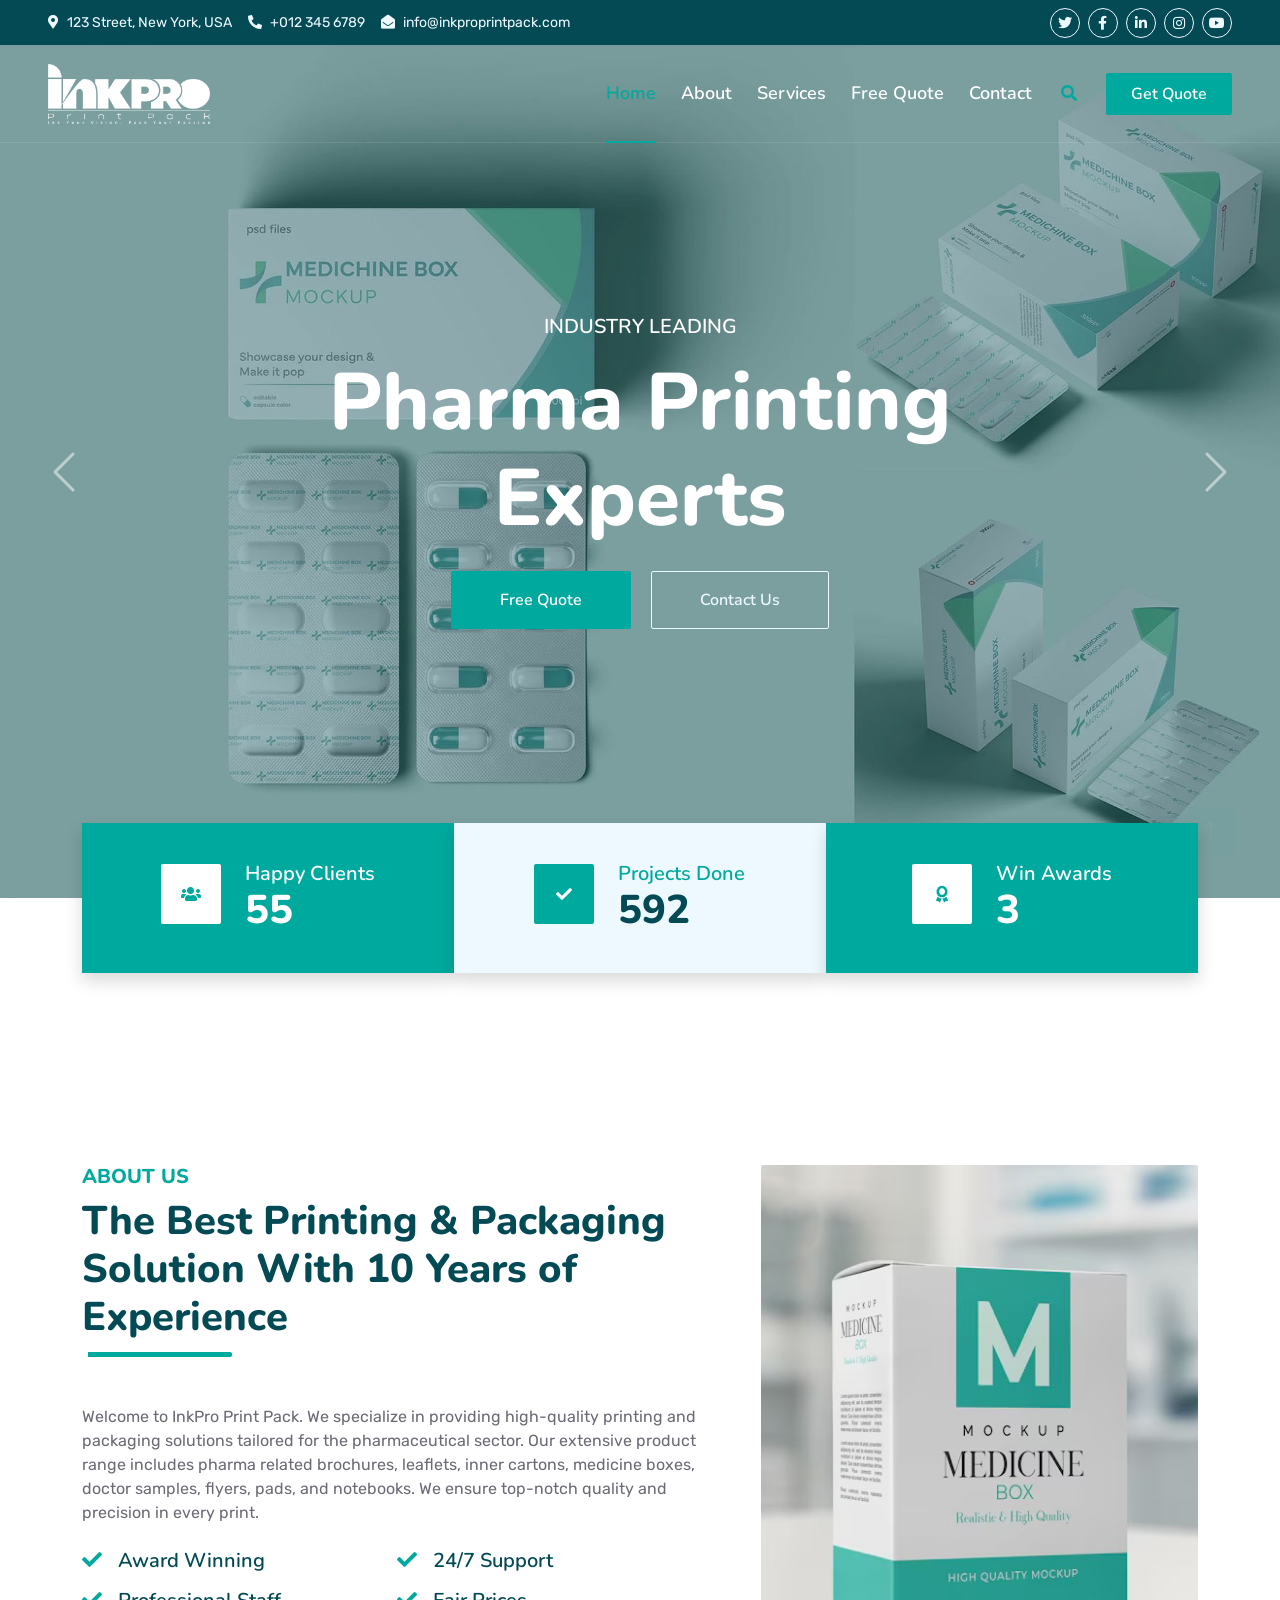
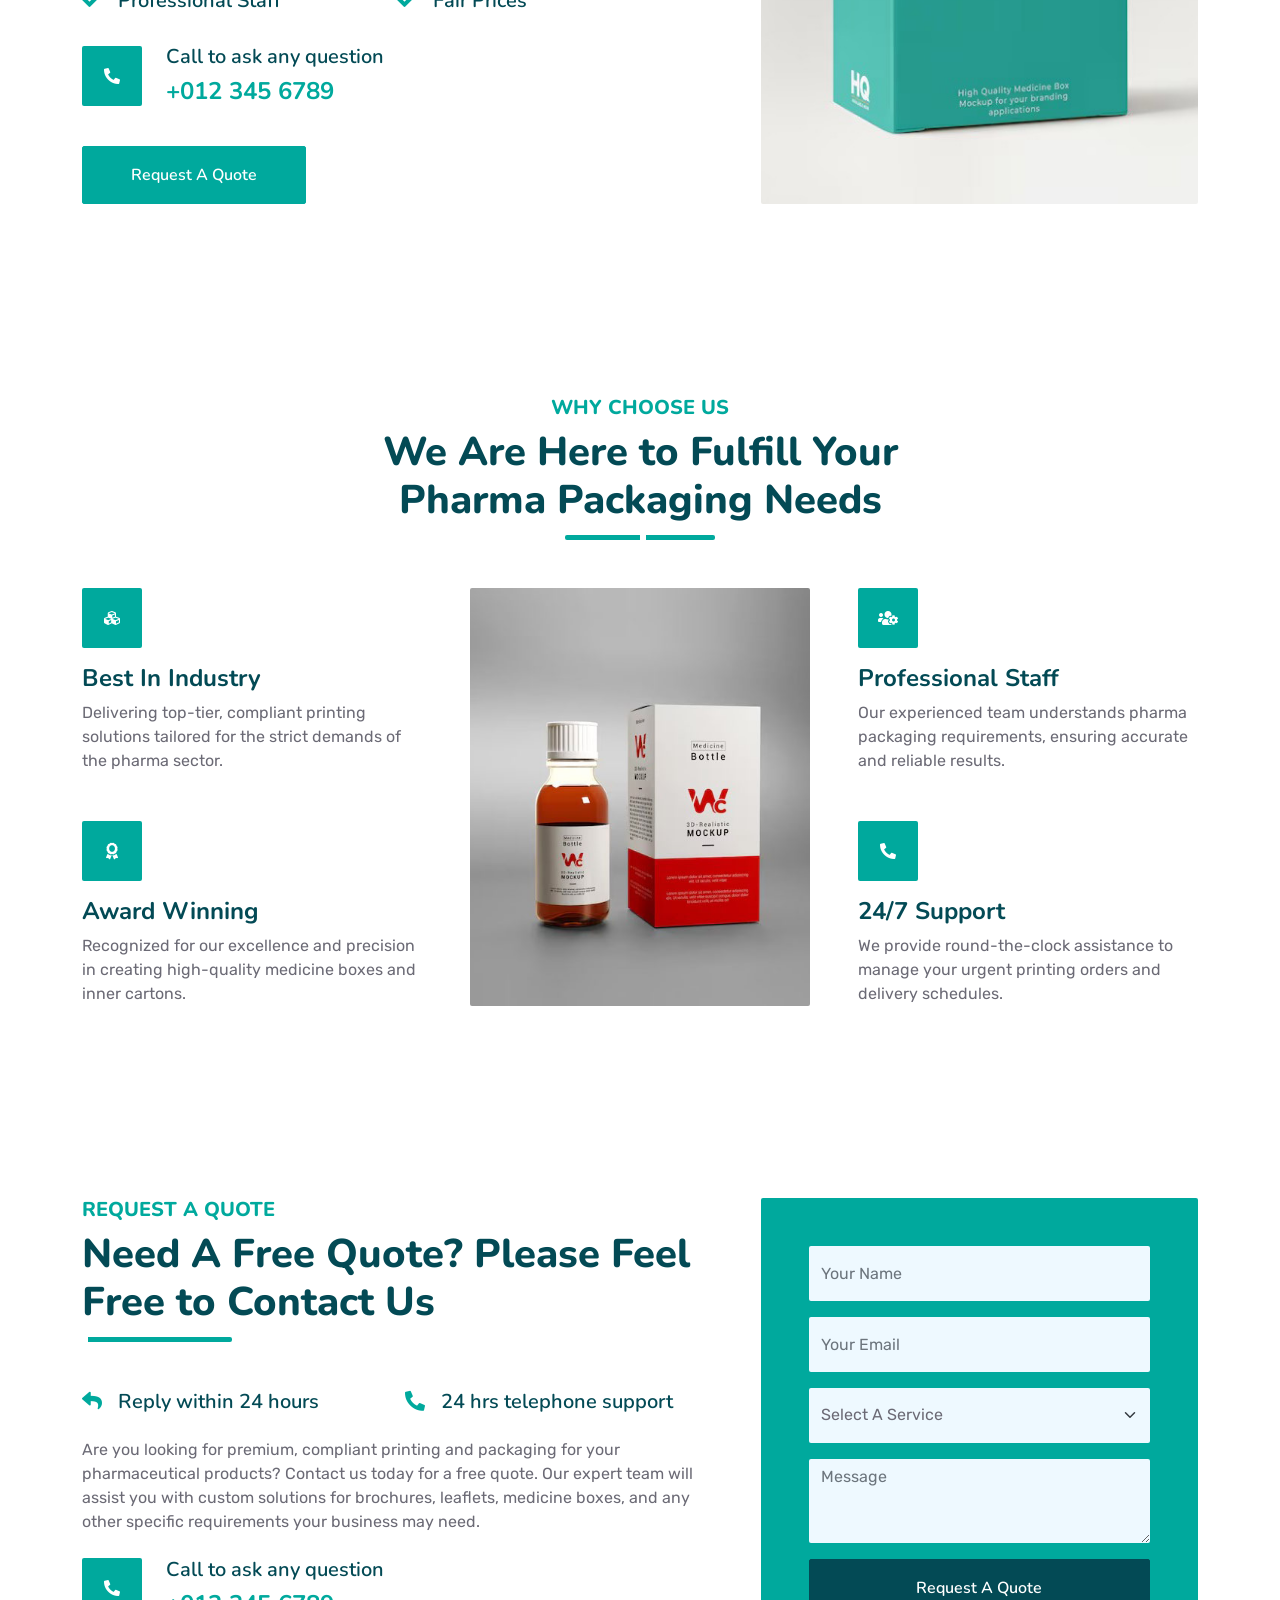
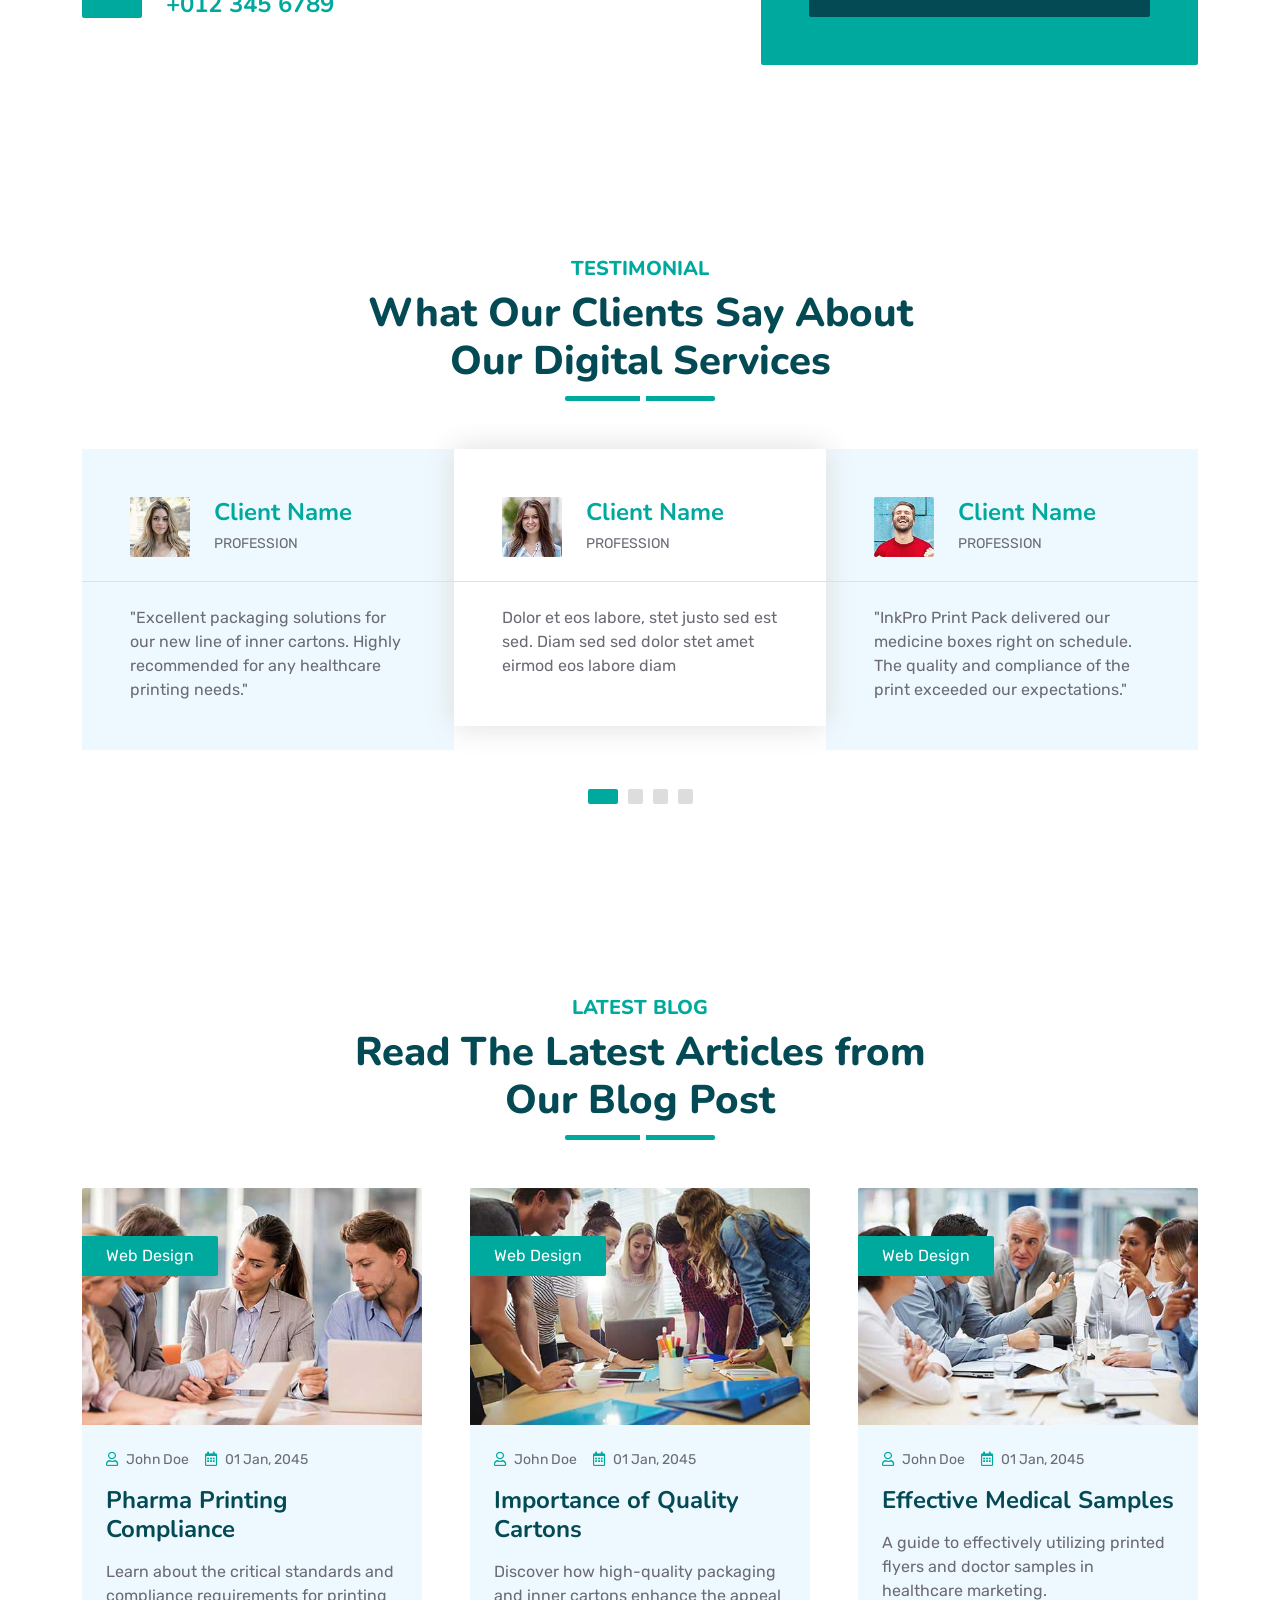
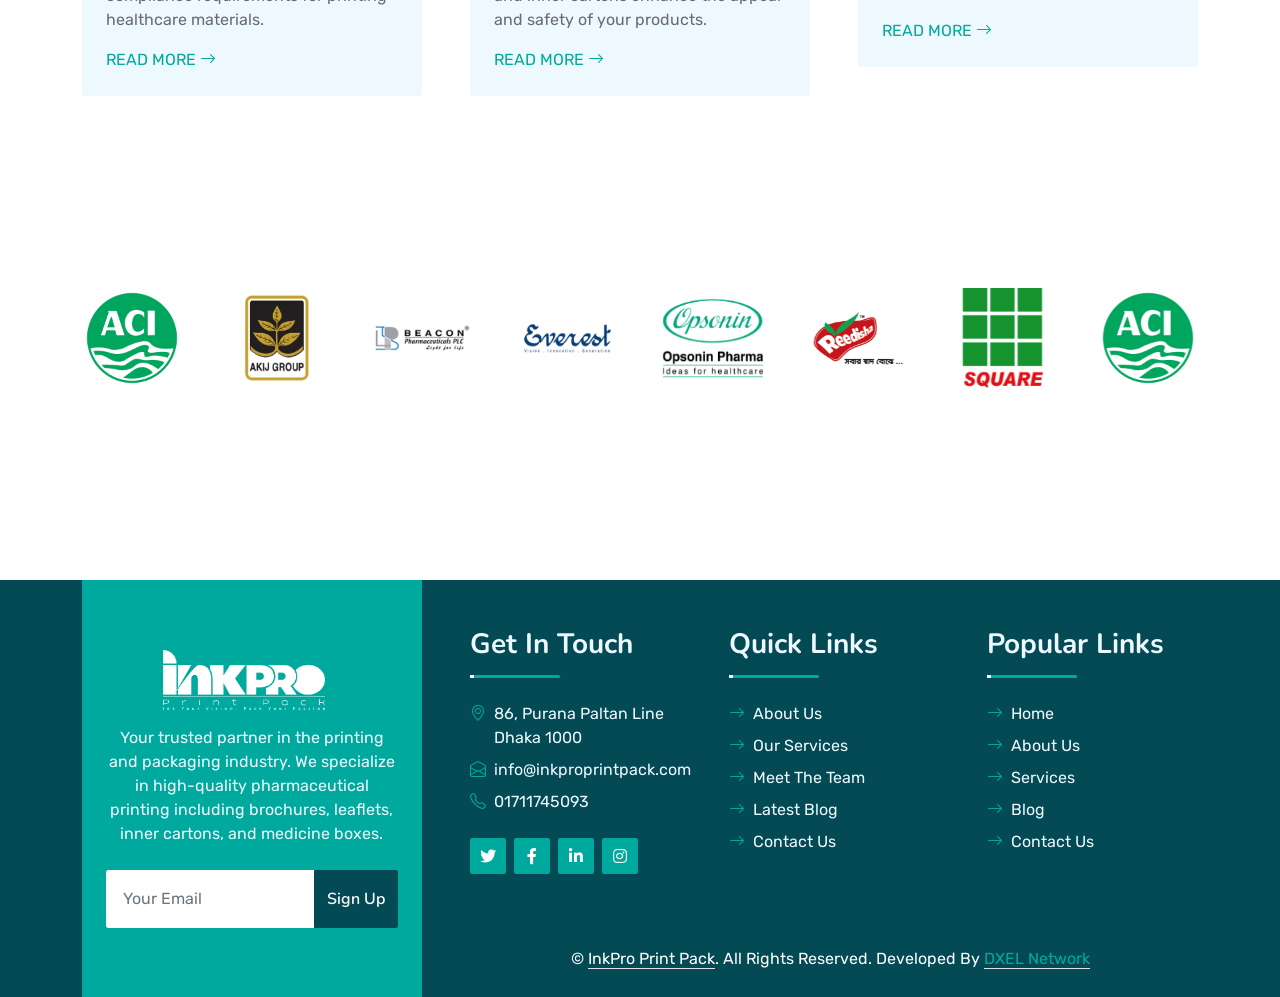
==== commit 8c82286e: "Update index.html" ====
--- a/index.html
+++ b/index.html
@@ -851,7 +851,8 @@
                             </div>
                             <div class="d-flex mb-2">
                                 <i class="bi bi-geo-alt text-primary me-2"></i>
-                                <p class="mb-0">123 Street, New York, USA</p>
+                                <p class="mb-0">86, Purana Paltan Line 
+                         Dhaka 1000</p>
                             </div>
                             <div class="d-flex mb-2">
                                 <i class="bi bi-envelope-open text-primary me-2"></i>
@@ -859,7 +860,7 @@
                             </div>
                             <div class="d-flex mb-2">
                                 <i class="bi bi-telephone text-primary me-2"></i>
-                                <p class="mb-0">+012 345 67890</p>
+                                <p class="mb-0">01711745093</p>
                             </div>
                             <div class="d-flex mt-4">
                                 <a class="btn btn-primary btn-square me-2" href="#"><i
@@ -944,4 +945,4 @@
     <script src="js/main.js"></script>
 </body>
 
-</html>+</html>
--- a/css/style.css
+++ b/css/style.css
@@ -569,4 +569,10 @@
 
 .sticky-top.navbar-dark .navbar-brand img {
     filter: none;
+}
+
+@media (max-width: 991.98px) {
+    .navbar-dark .navbar-brand img {
+        filter: none;
+    }
 }
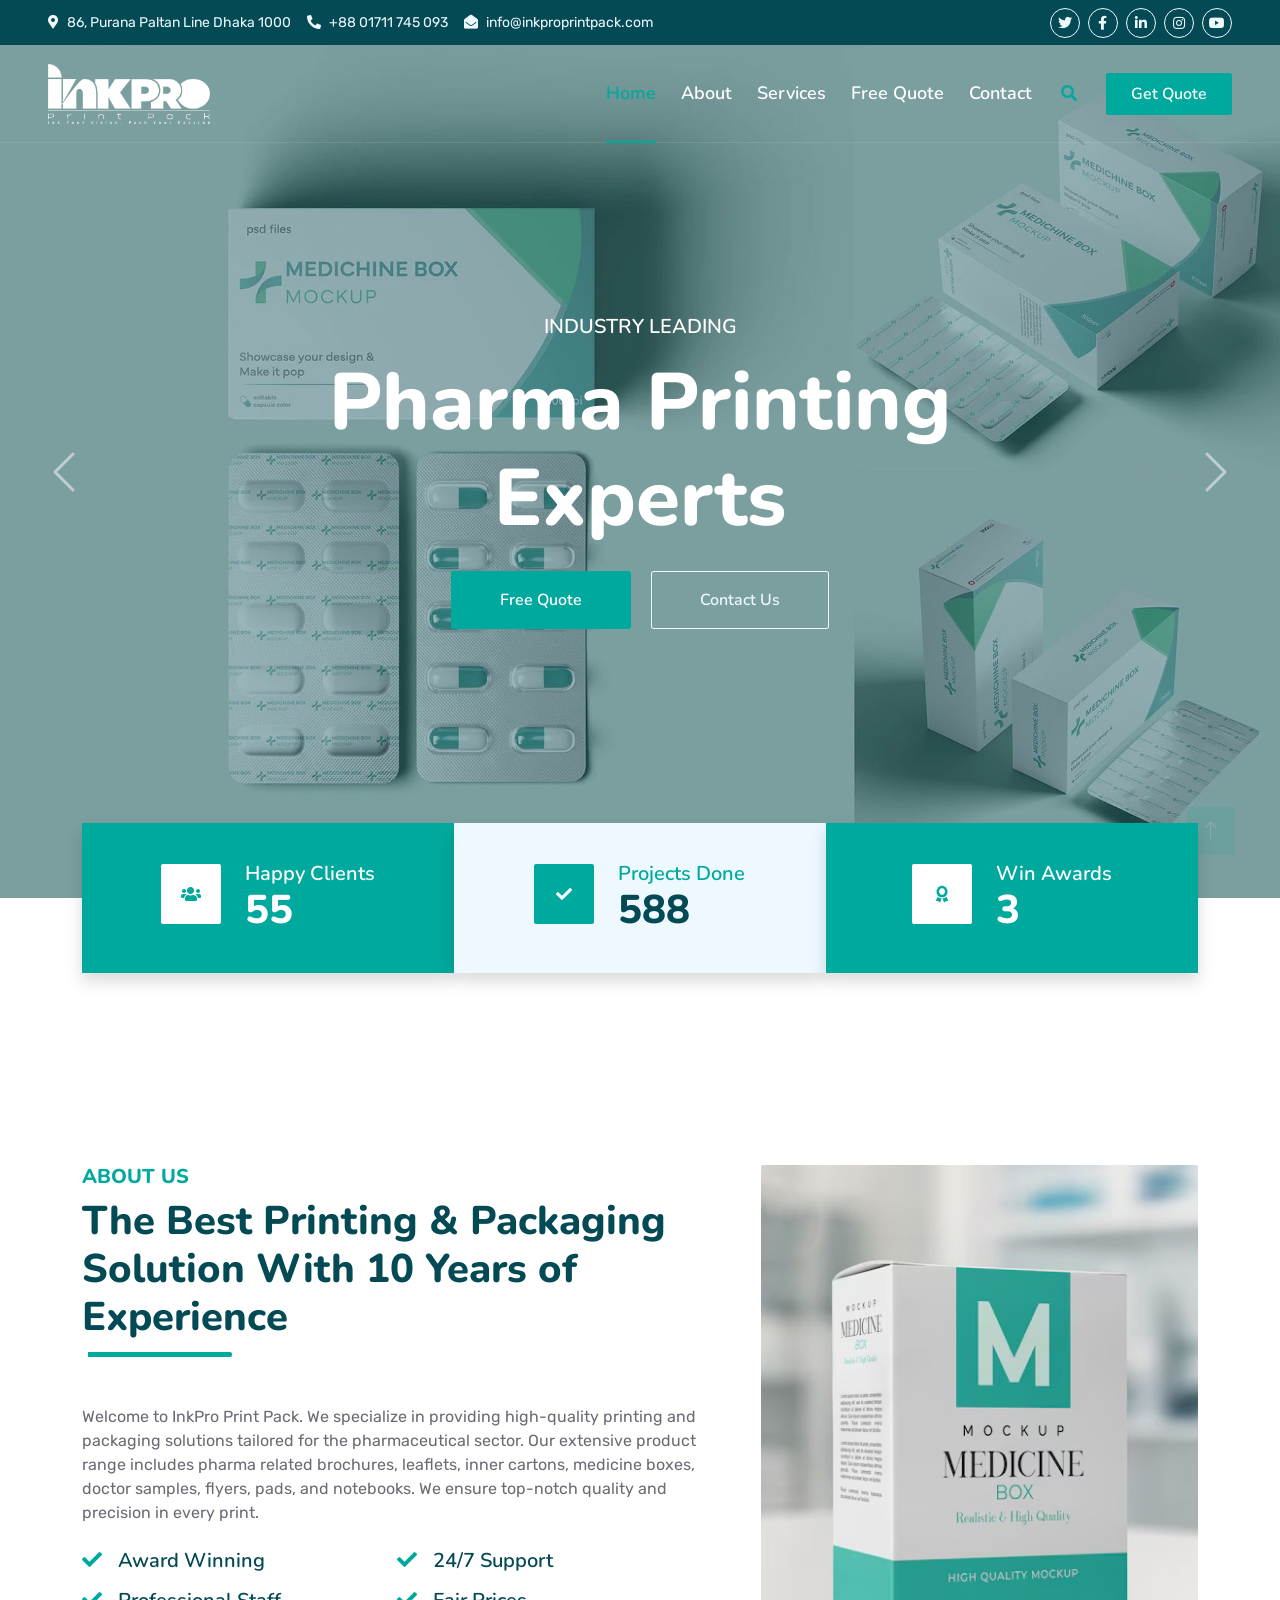
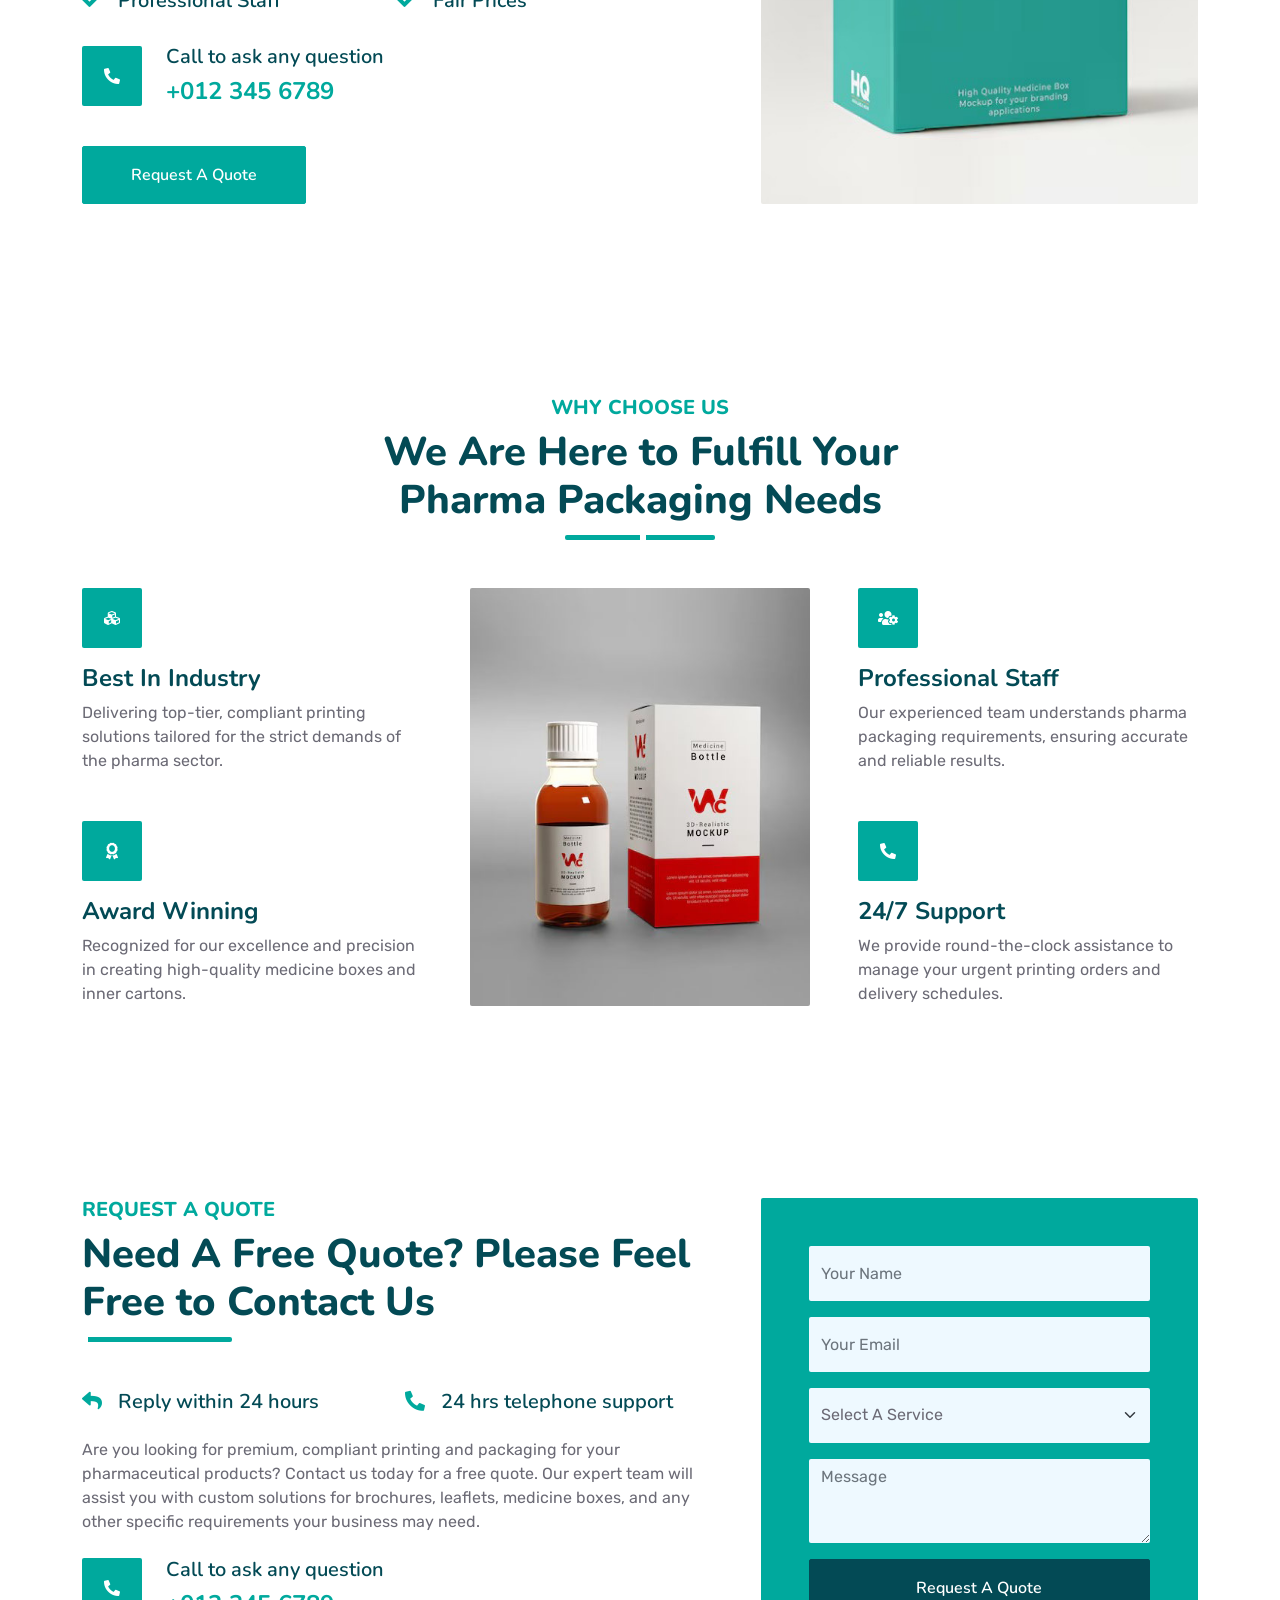
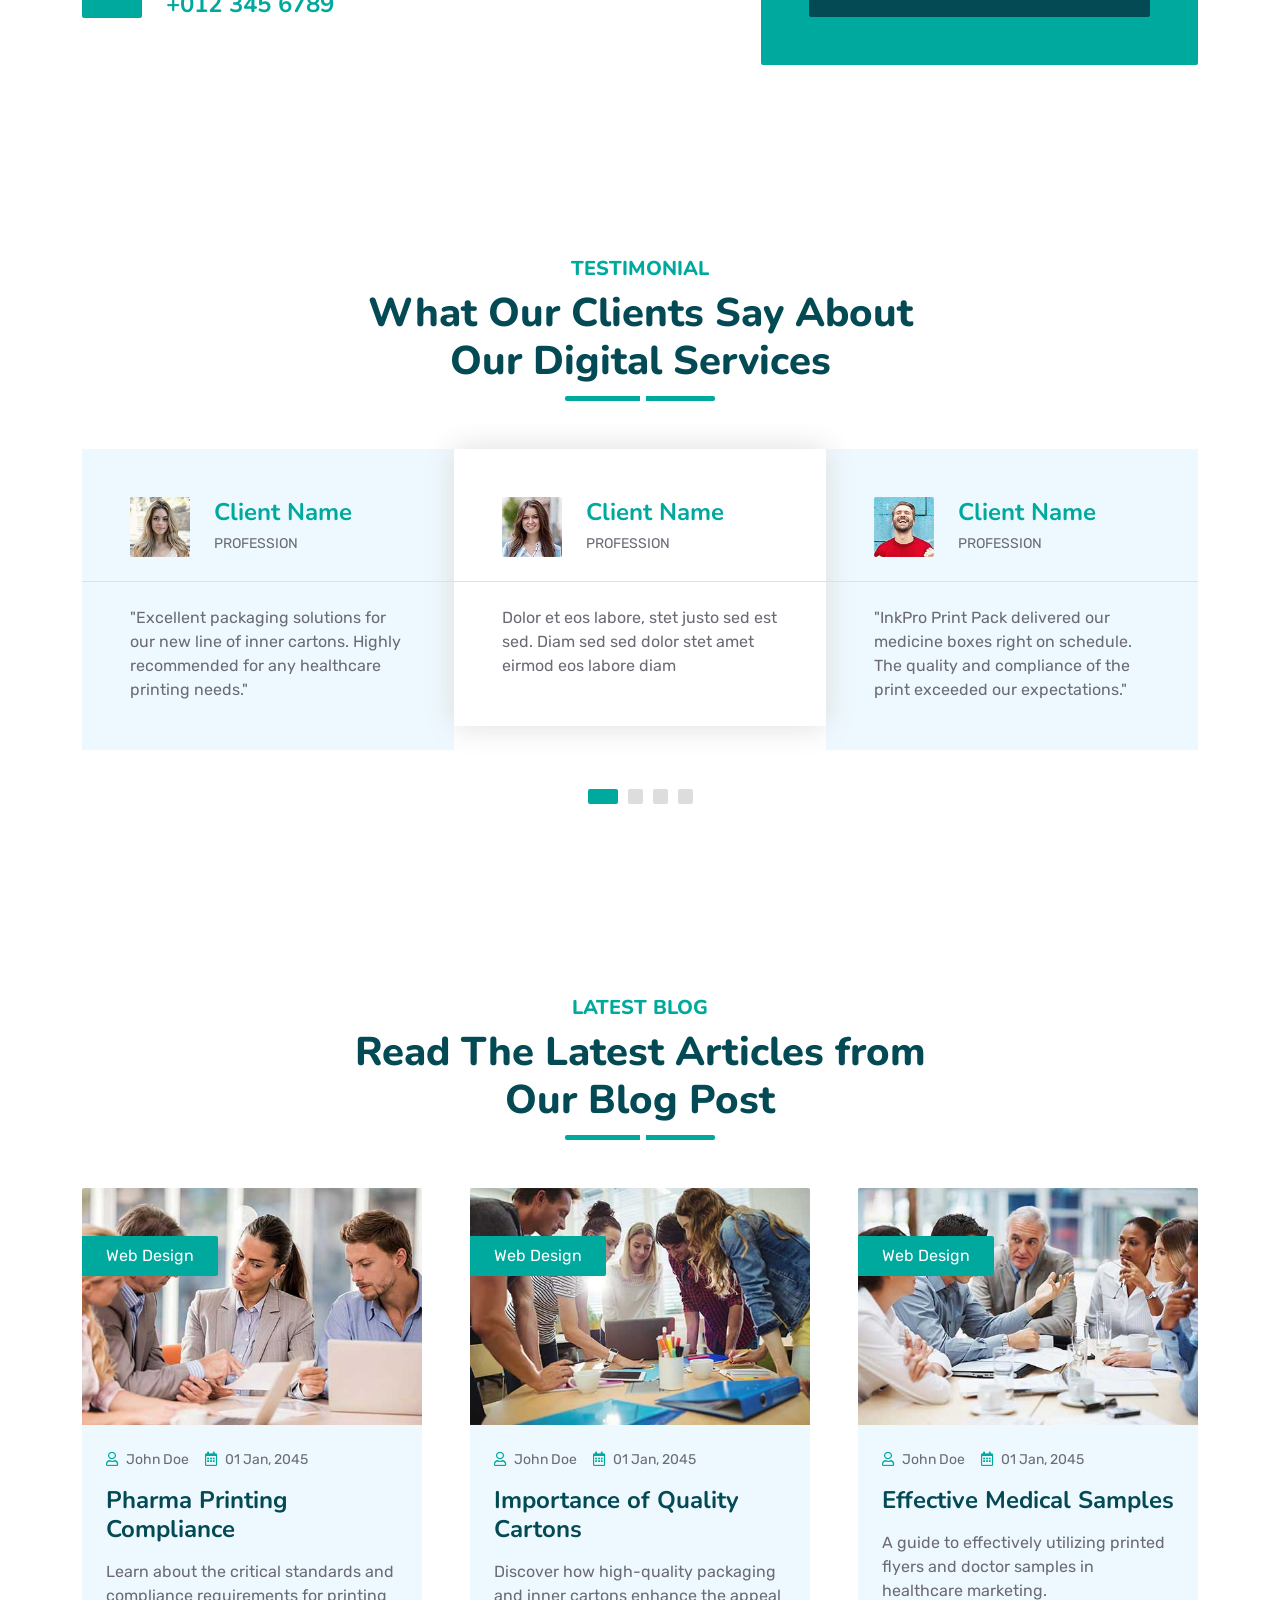
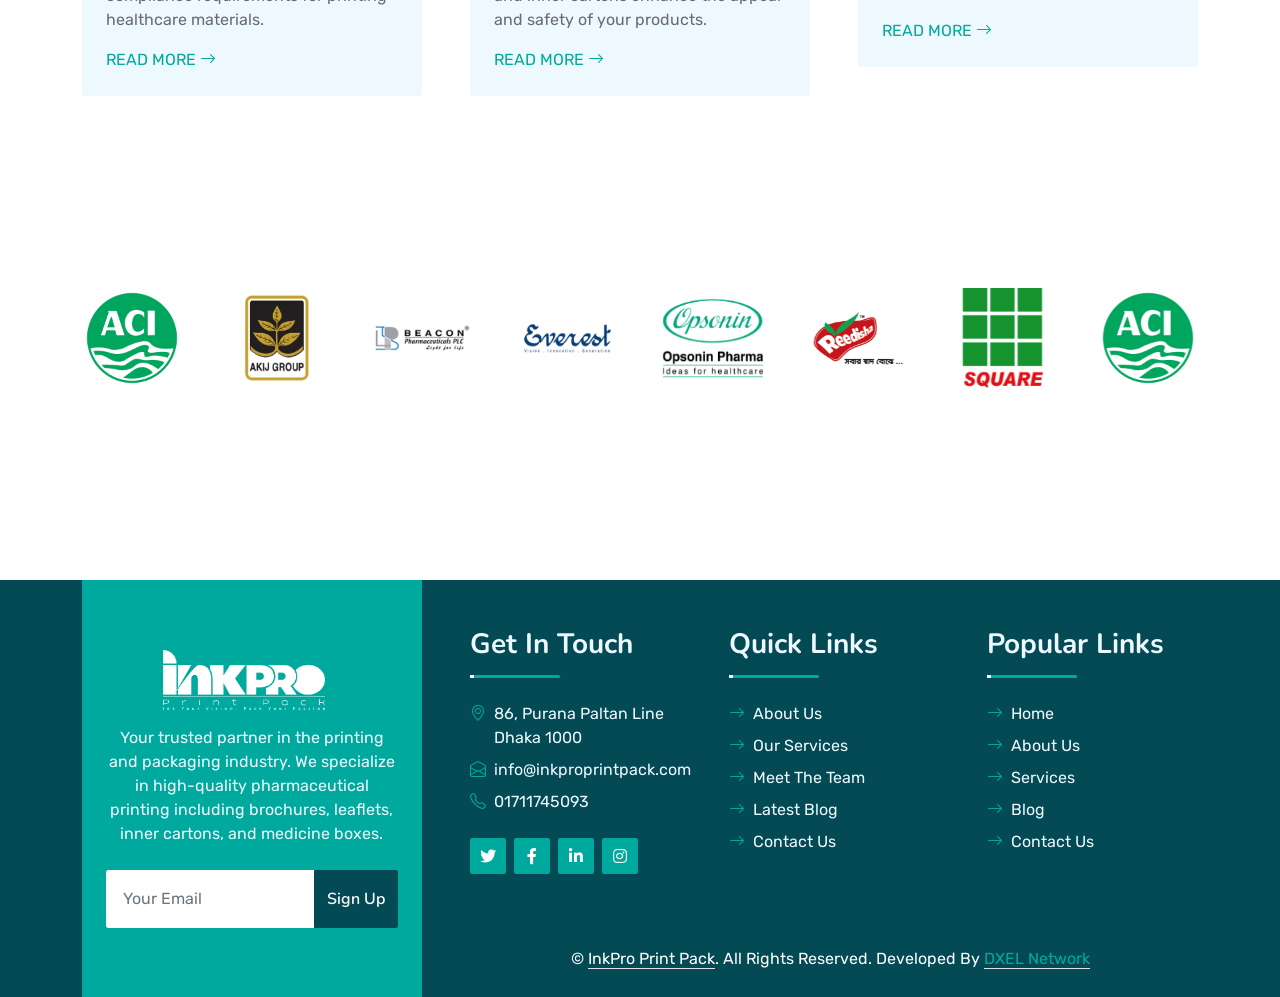
==== commit 9834147a: "Update index.html" ====
--- a/index.html
+++ b/index.html
@@ -49,9 +49,9 @@
         <div class="row gx-0">
             <div class="col-lg-8 text-center text-lg-start mb-2 mb-lg-0">
                 <div class="d-inline-flex align-items-center" style="height: 45px;">
-                    <small class="me-3 text-light"><i class="fa fa-map-marker-alt me-2"></i>123 Street, New York,
-                        USA</small>
-                    <small class="me-3 text-light"><i class="fa fa-phone-alt me-2"></i>+012 345 6789</small>
+                    <small class="me-3 text-light"><i class="fa fa-map-marker-alt me-2"></i>86, Purana Paltan Line 
+                         Dhaka 1000</small>
+                    <small class="me-3 text-light"><i class="fa fa-phone-alt me-2"></i>+88 01711 745 093</small>
                     <small class="text-light"><i class="fa fa-envelope-open me-2"></i>info@inkproprintpack.com</small>
                 </div>
             </div>
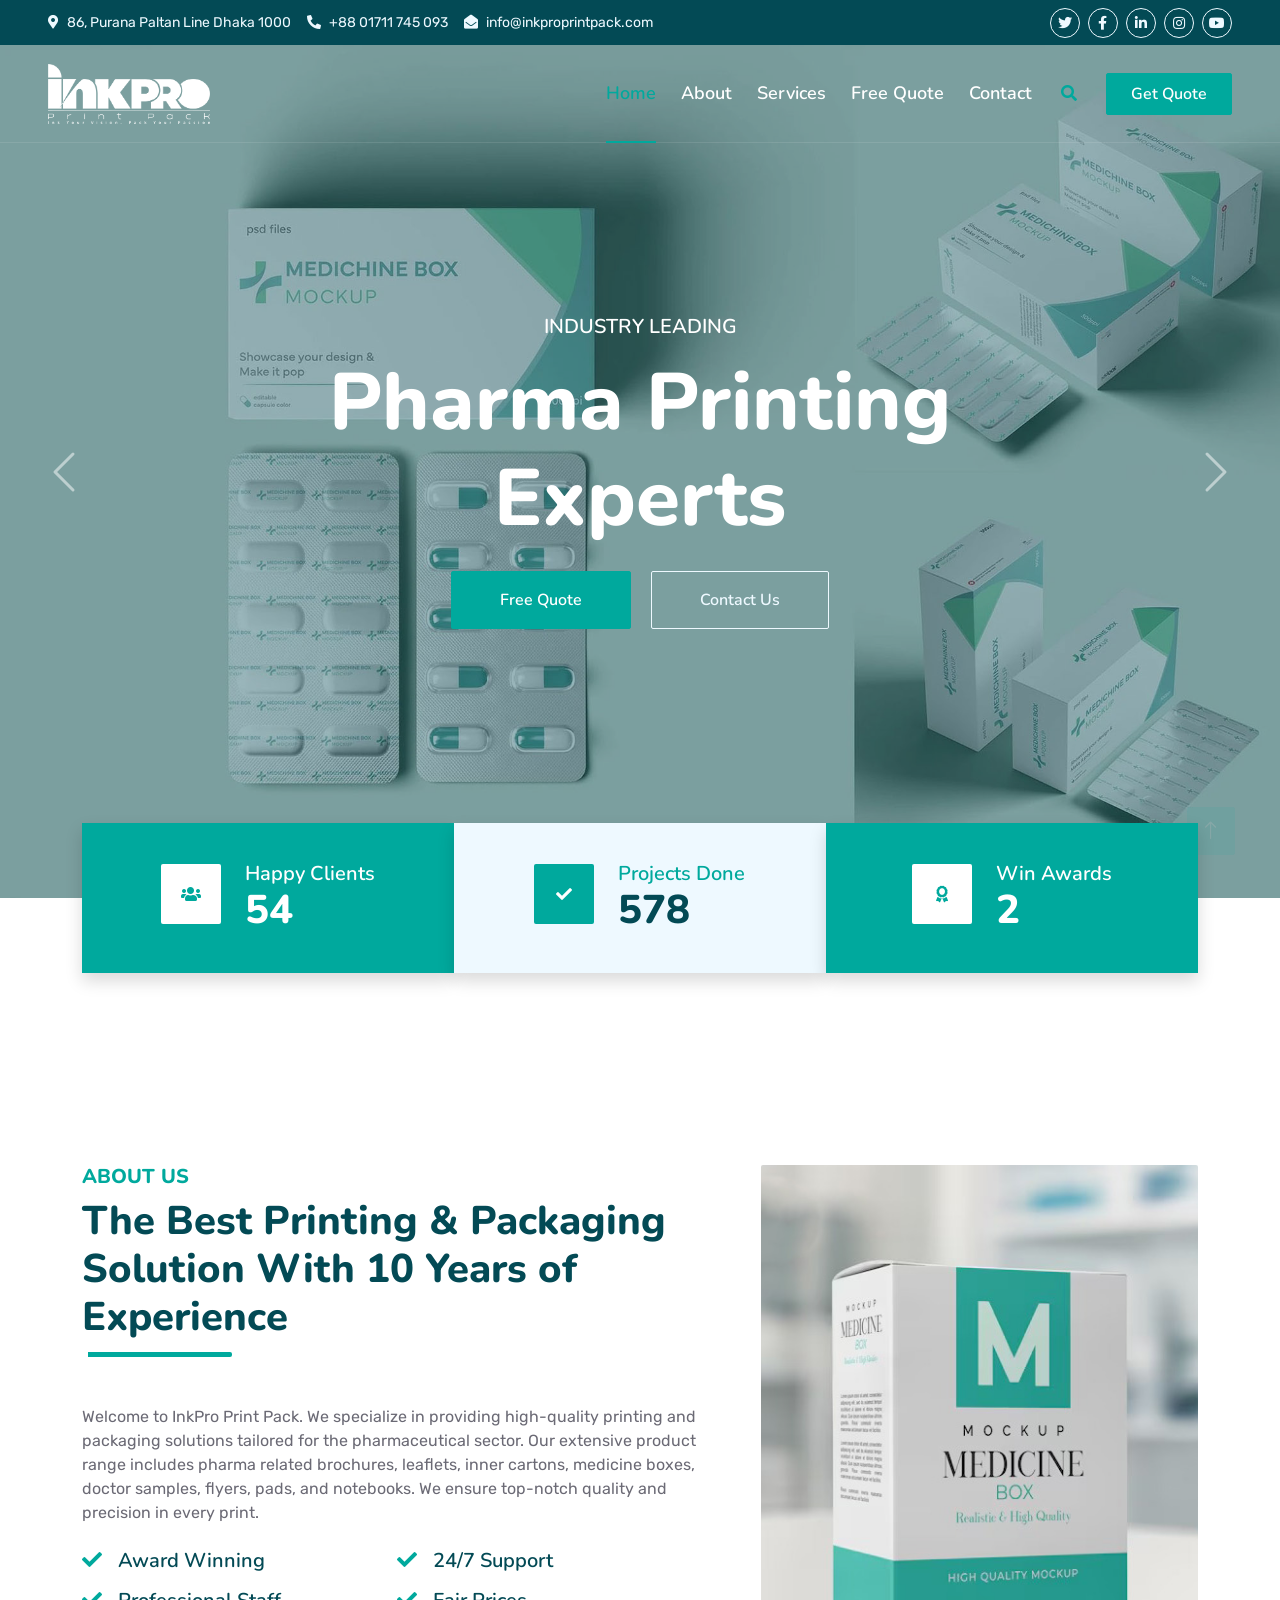
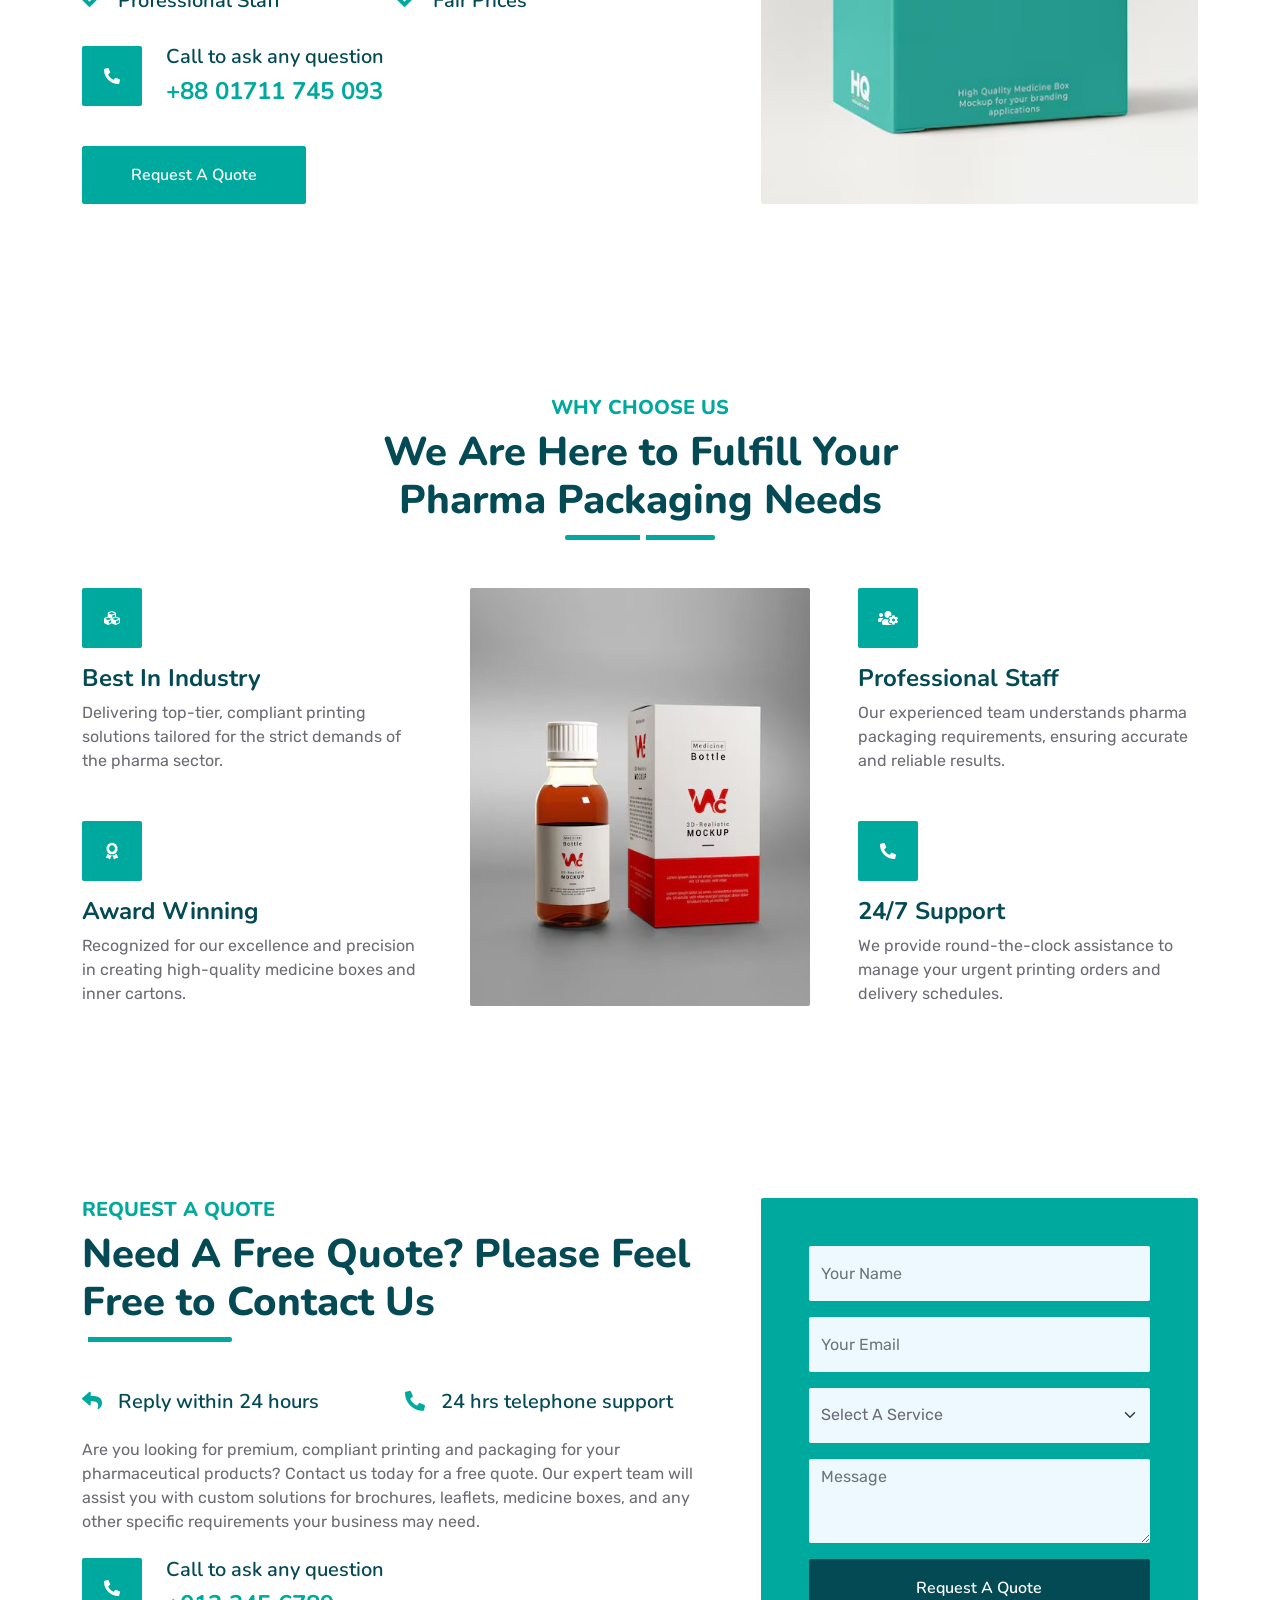
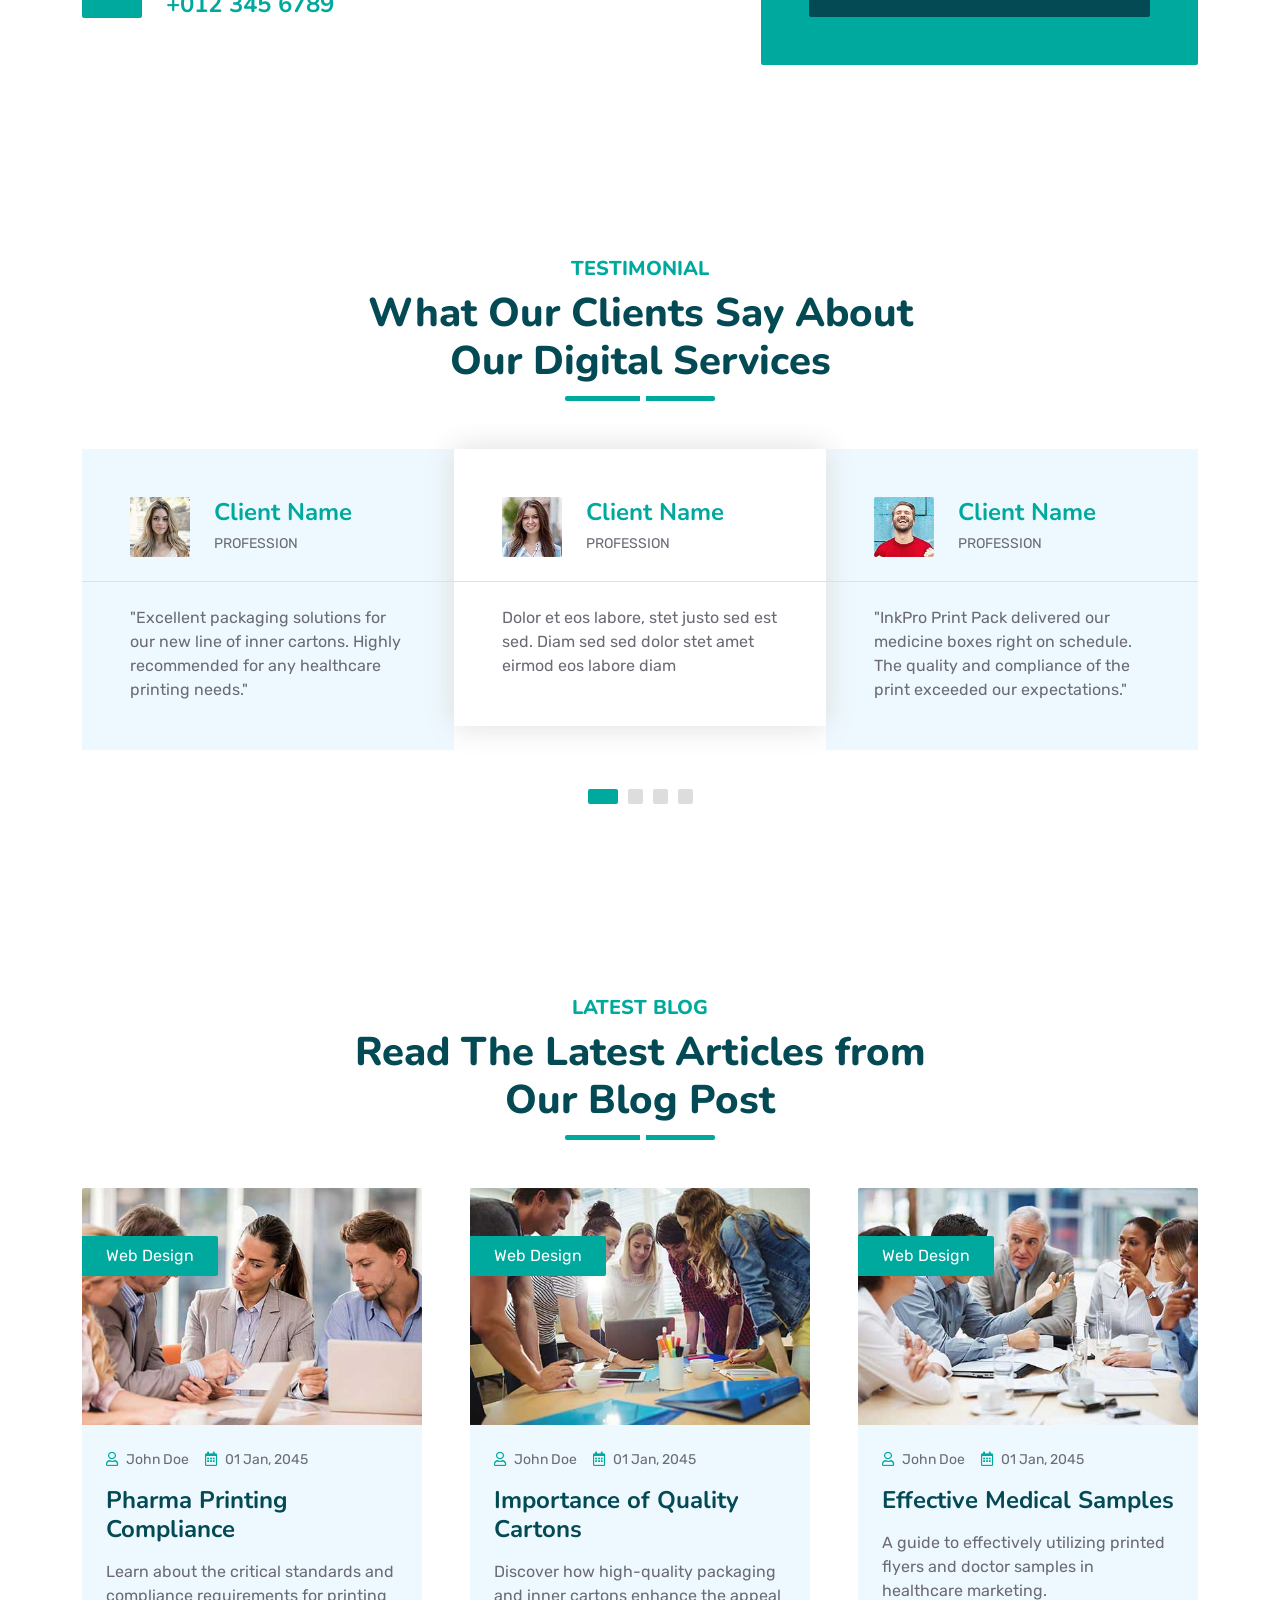
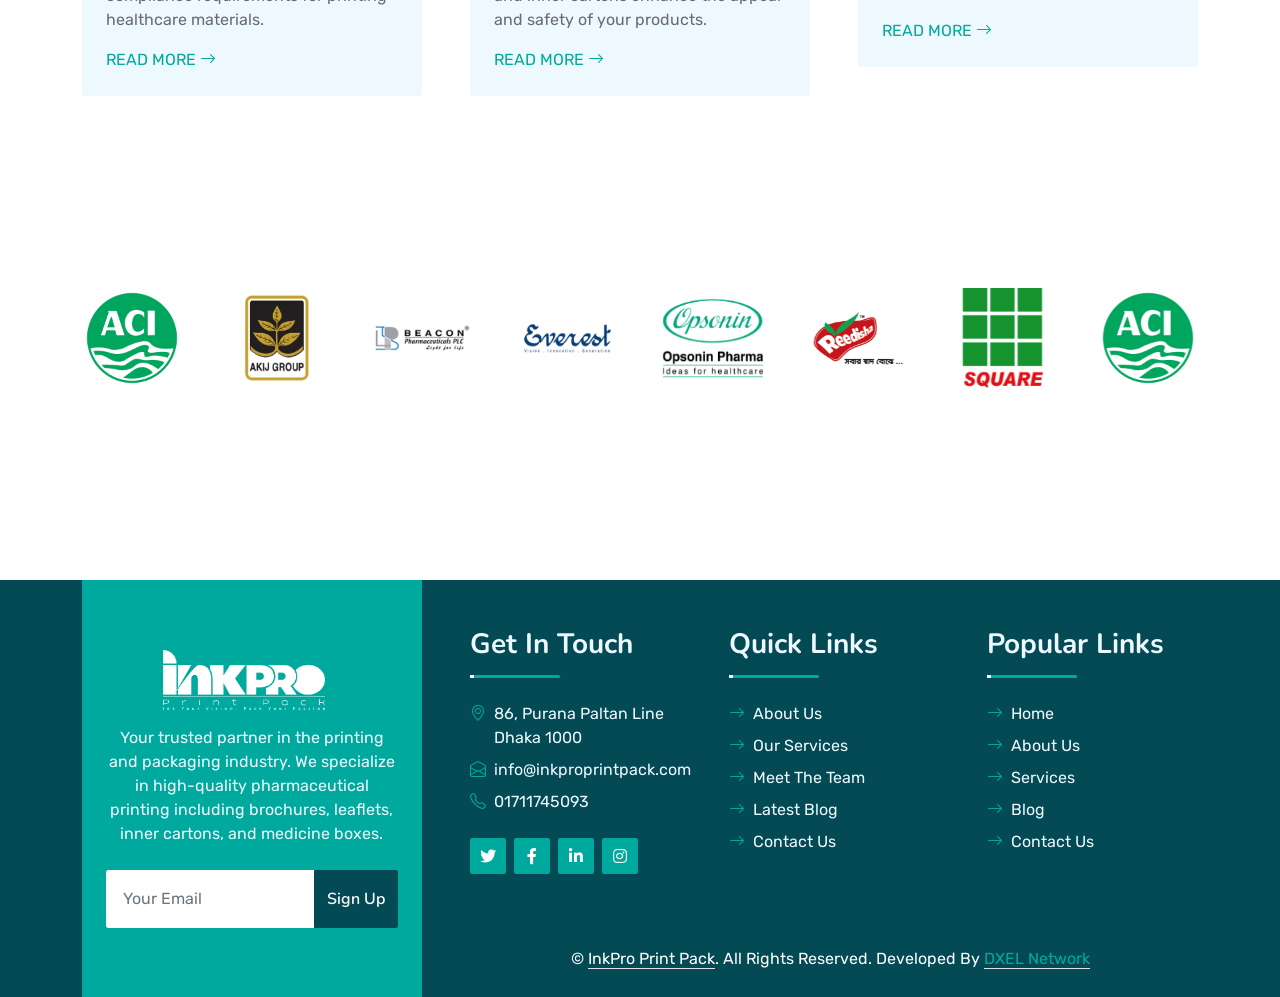
==== commit 8e564fcd: "Update index.html" ====
--- a/index.html
+++ b/index.html
@@ -258,7 +258,7 @@
                         </div>
                         <div class="ps-4">
                             <h5 class="mb-2">Call to ask any question</h5>
-                            <h4 class="text-primary mb-0">+012 345 6789</h4>
+                            <h4 class="text-primary mb-0">+88 01711 745 093</h4>
                         </div>
                     </div>
                     <a href="quote.html" class="btn btn-primary py-3 px-5 mt-3 wow zoomIn" data-wow-delay="0.9s">Request
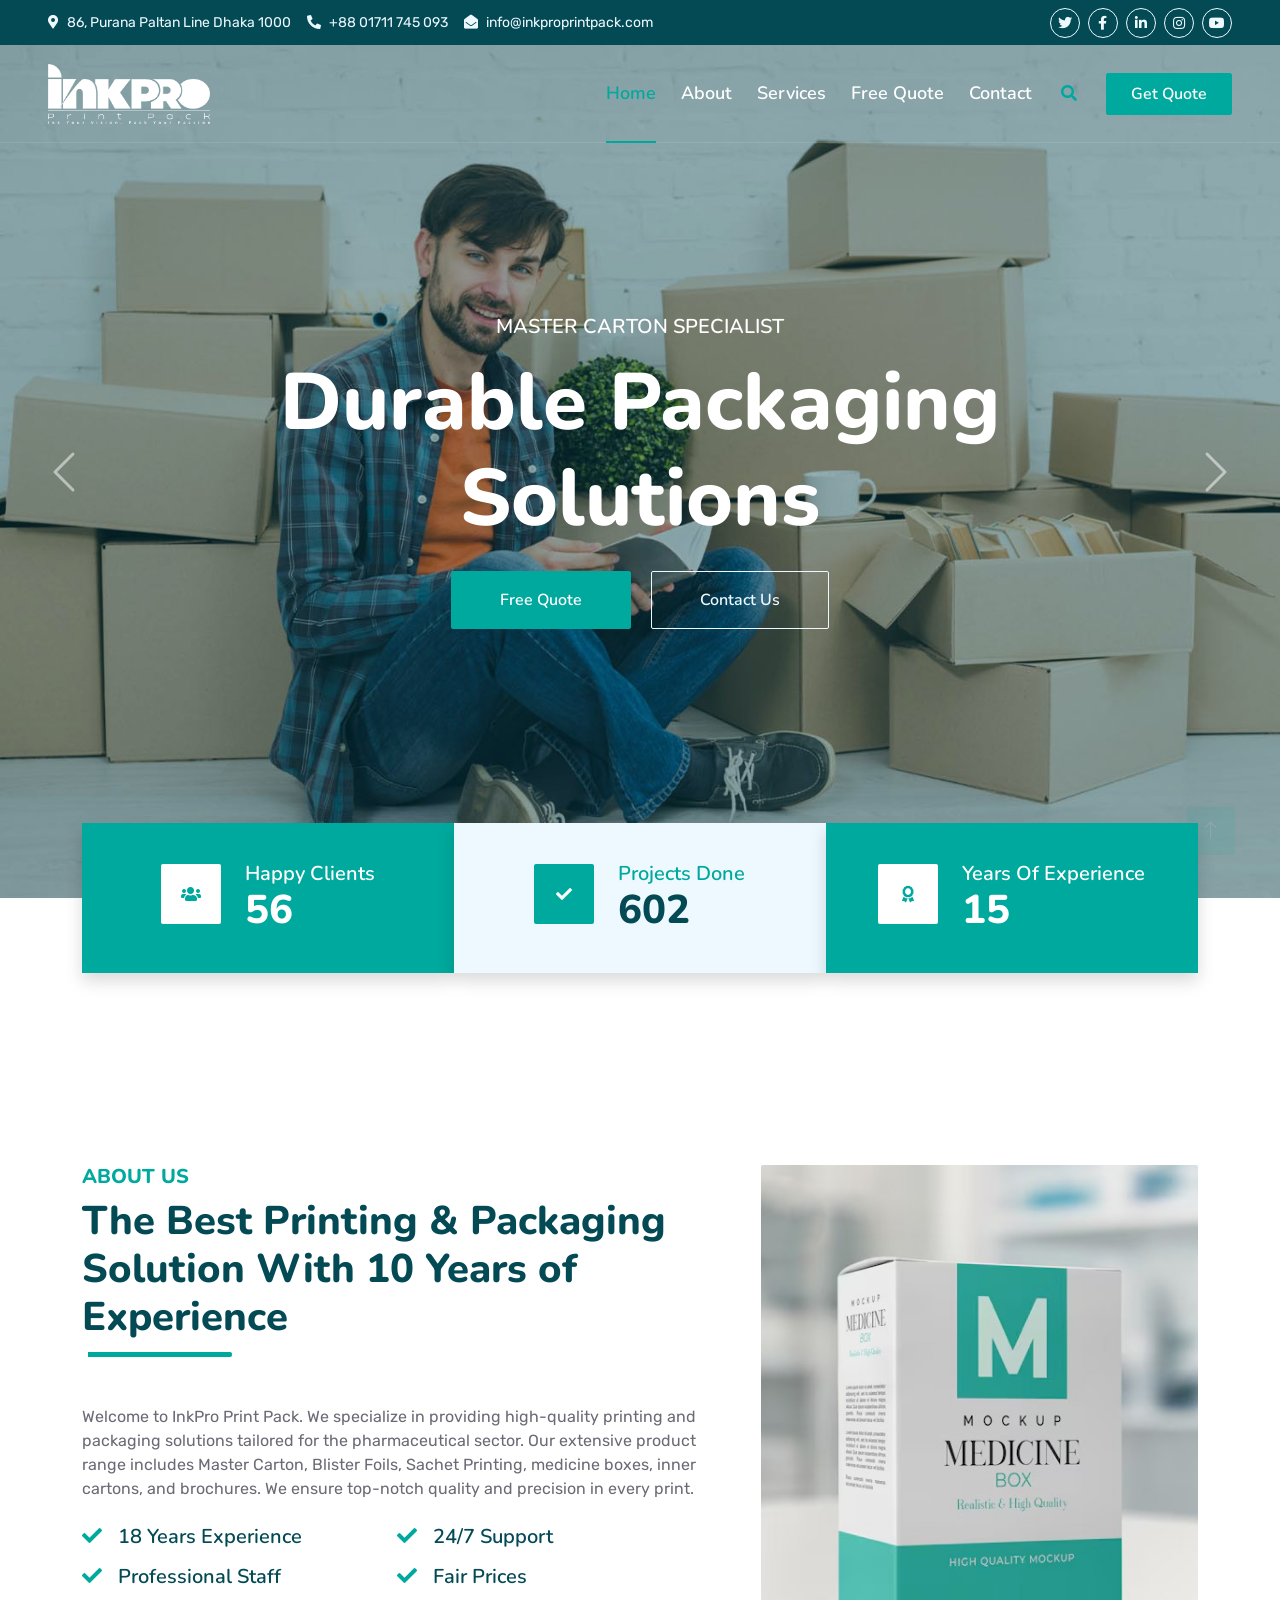
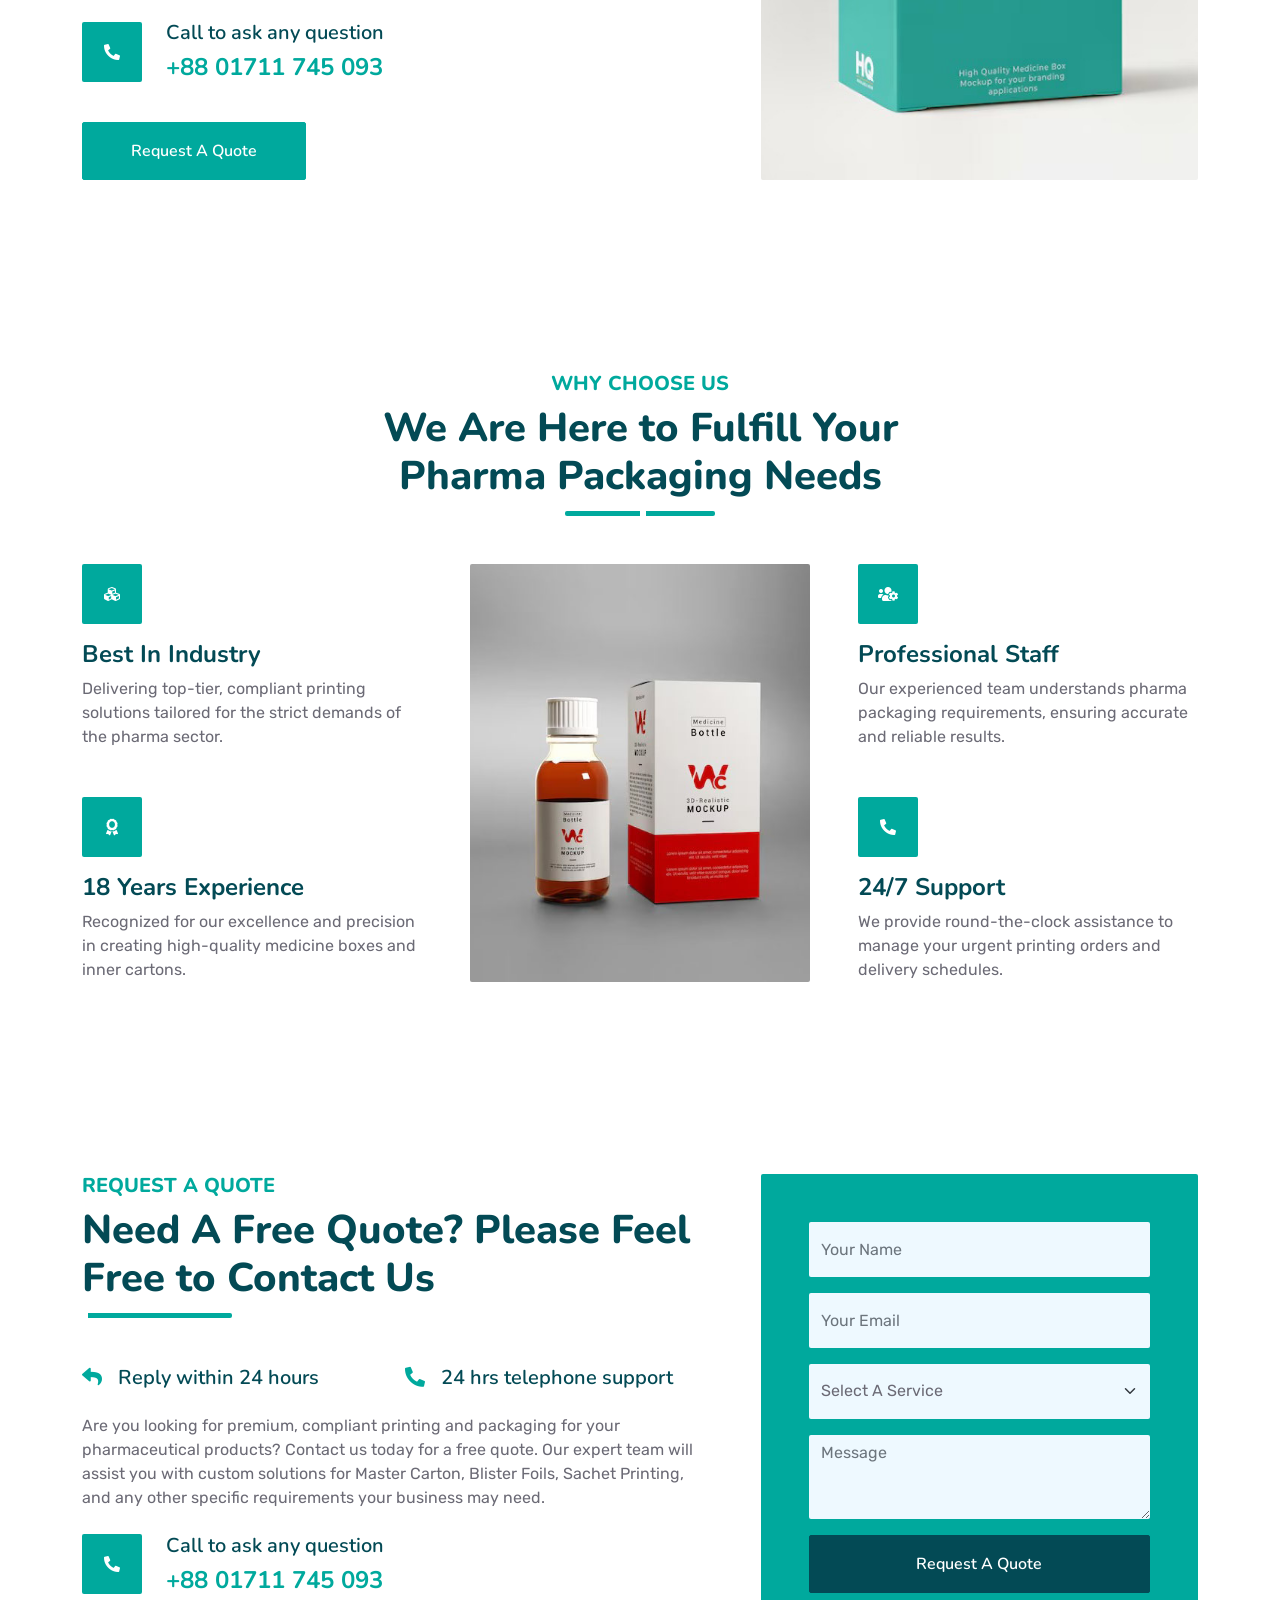
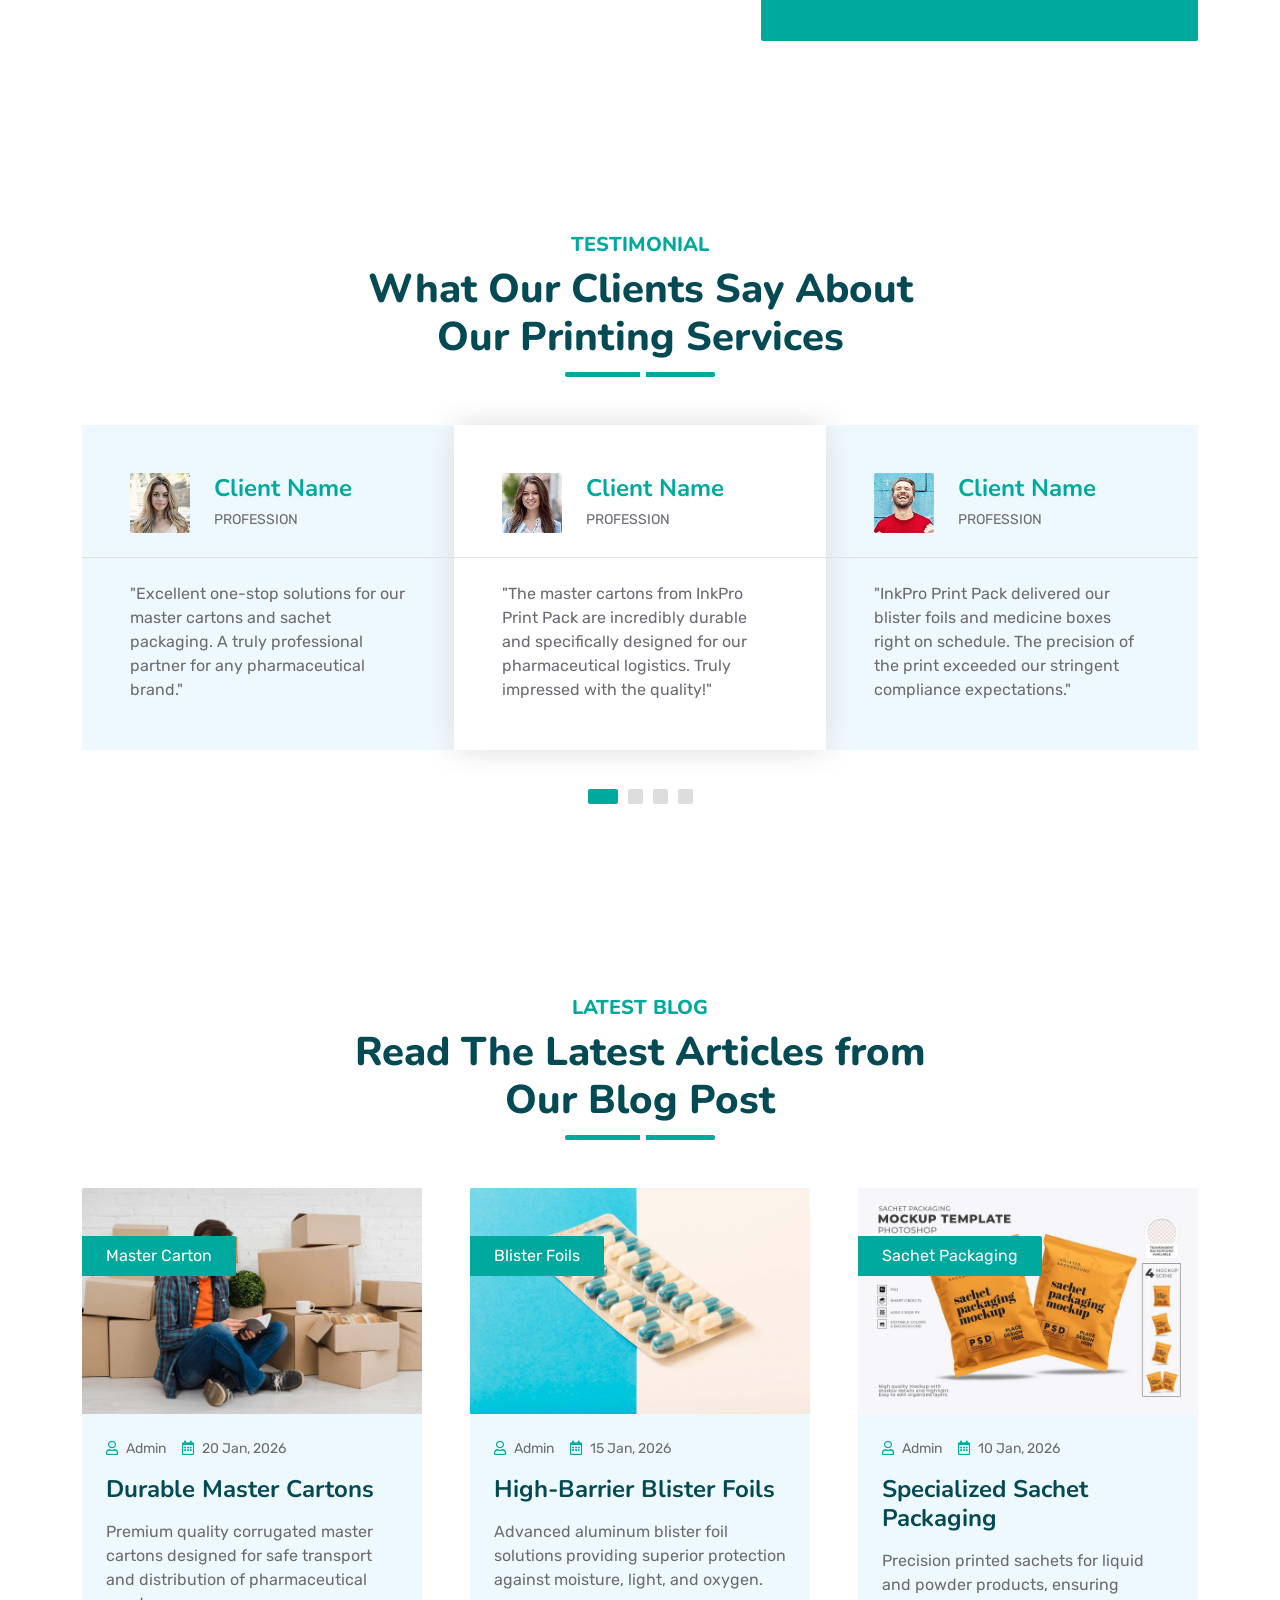
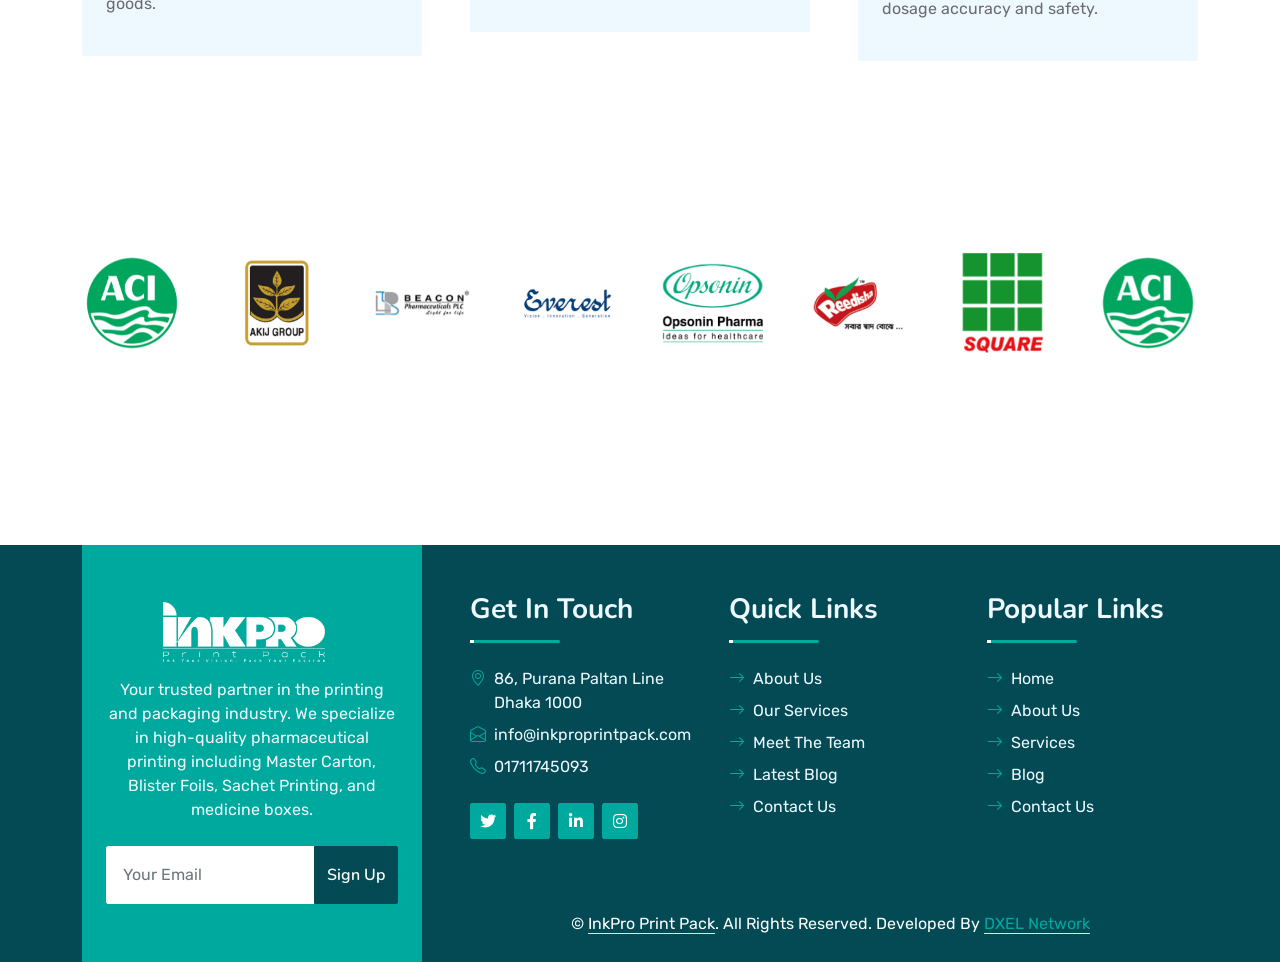
==== commit a317ca3e: "Add files via upload" ====
--- a/index.html
+++ b/index.html
@@ -5,9 +5,10 @@
     <meta charset="utf-8">
     <title>InkPro Print Pack - Pharmaceutical Printing</title>
     <meta content="width=device-width, initial-scale=1.0" name="viewport">
-    <meta content="Printing, Packaging, Pharma, Brochures, Leaflets, Medicine Box" name="keywords">
+    <meta content="Printing, Packaging, Pharma, Master Carton, Blister Foils, Sachet Printing, Medicine Box"
+        name="keywords">
     <meta
-        content="InkPro Print Pack - Making pharma related brochures, leaflets, inner cartons, medicine boxes, and more."
+        content="InkPro Print Pack - Specializing in Master Carton, Blister Foils, Sachet Printing, Medicine Boxes, and premium pharma packaging."
         name="description">
 
     <!-- Favicon -->
@@ -49,8 +50,8 @@
         <div class="row gx-0">
             <div class="col-lg-8 text-center text-lg-start mb-2 mb-lg-0">
                 <div class="d-inline-flex align-items-center" style="height: 45px;">
-                    <small class="me-3 text-light"><i class="fa fa-map-marker-alt me-2"></i>86, Purana Paltan Line 
-                         Dhaka 1000</small>
+                    <small class="me-3 text-light"><i class="fa fa-map-marker-alt me-2"></i>86, Purana Paltan Line
+                        Dhaka 1000</small>
                     <small class="me-3 text-light"><i class="fa fa-phone-alt me-2"></i>+88 01711 745 093</small>
                     <small class="text-light"><i class="fa fa-envelope-open me-2"></i>info@inkproprintpack.com</small>
                 </div>
@@ -114,32 +115,51 @@
                 <a href="quote.html" class="btn btn-primary py-2 px-4 ms-3">Get Quote</a>
             </div>
         </nav>
-        <!-- Navbar & Carousel End -->
+        <!-- Navbar End -->
+        <!-- Herro Carousel Start-->
 
         <div id="header-carousel" class="carousel slide carousel-fade" data-bs-ride="carousel">
             <div class="carousel-inner">
                 <div class="carousel-item active">
-                    <img class="w-100" src="img/products/med-box2.jpeg" alt="Image">
+                    <img class="w-100" src="img/products/Master Carton (2).jpg" alt="Master Carton">
                     <div class="carousel-caption d-flex flex-column align-items-center justify-content-center">
                         <div class="p-3" style="max-width: 900px;">
-                            <h5 class="text-white text-uppercase mb-3 animated slideInDown">Industry Leading</h5>
-                            <h1 class="display-1 text-white mb-md-4 animated zoomIn">Pharma Printing Experts</h1>
+                            <h5 class="text-white text-uppercase mb-3 animated slideInDown">Master Carton Specialist
+                            </h5>
+                            <h1 class="display-1 text-white mb-md-4 animated zoomIn">Durable Packaging Solutions</h1>
                             <a href="quote.html" class="btn btn-primary py-md-3 px-md-5 me-3 animated slideInLeft">Free
                                 Quote</a>
-                            <a href="" class="btn btn-outline-light py-md-3 px-md-5 animated slideInRight">Contact
+                            <a href="contact.html"
+                                class="btn btn-outline-light py-md-3 px-md-5 animated slideInRight">Contact
                                 Us</a>
                         </div>
                     </div>
                 </div>
                 <div class="carousel-item">
-                    <img class="w-100" src="img/products/med-box1.jpg" alt="Image">
+                    <img class="w-100" src="img/products/med-box2-hero.png" alt="Blister Foils">
                     <div class="carousel-caption d-flex flex-column align-items-center justify-content-center">
                         <div class="p-3" style="max-width: 900px;">
-                            <h5 class="text-white text-uppercase mb-3 animated slideInDown">Premium Pharmaceutical</h5>
-                            <h1 class="display-1 text-white mb-md-4 animated zoomIn">Printing & Packaging Solutions</h1>
+                            <h5 class="text-white text-uppercase mb-3 animated slideInDown">Premium Blister Foils</h5>
+                            <h1 class="display-1 text-white mb-md-4 animated zoomIn">Advanced Barrier Protection</h1>
                             <a href="quote.html" class="btn btn-primary py-md-3 px-md-5 me-3 animated slideInLeft">Free
                                 Quote</a>
-                            <a href="" class="btn btn-outline-light py-md-3 px-md-5 animated slideInRight">Contact
+                            <a href="contact.html"
+                                class="btn btn-outline-light py-md-3 px-md-5 animated slideInRight">Contact
+                                Us</a>
+                        </div>
+                    </div>
+                </div>
+                <div class="carousel-item">
+                    <img class="w-100" src="img/products/Sachet-Packets (2).jpg" alt="Sachet Packaging">
+                    <div class="carousel-caption d-flex flex-column align-items-center justify-content-center">
+                        <div class="p-3" style="max-width: 900px;">
+                            <h5 class="text-white text-uppercase mb-3 animated slideInDown">Sachet Printing & Packaging
+                            </h5>
+                            <h1 class="display-1 text-white mb-md-4 animated zoomIn">Precision Dosage Packaging</h1>
+                            <a href="quote.html" class="btn btn-primary py-md-3 px-md-5 me-3 animated slideInLeft">Free
+                                Quote</a>
+                            <a href="contact.html"
+                                class="btn btn-outline-light py-md-3 px-md-5 animated slideInRight">Contact
                                 Us</a>
                         </div>
                     </div>
@@ -155,7 +175,7 @@
             </button>
         </div>
     </div>
-    <!-- Navbar & Carousel End -->
+    <!-- Herro Carousel & Navbar End-->
 
 
     <!-- Full Screen Search Start -->
@@ -217,8 +237,8 @@
                             <i class="fa fa-award text-primary"></i>
                         </div>
                         <div class="ps-4">
-                            <h5 class="text-white mb-0">Win Awards</h5>
-                            <h1 class="text-white mb-0" data-toggle="counter-up">3</h1>
+                            <h5 class="text-white mb-0">Years Of Experience</h5>
+                            <h1 class="text-white mb-0" data-toggle="counter-up">18</h1>
                         </div>
                     </div>
                 </div>
@@ -239,11 +259,11 @@
                     </div>
                     <p class="mb-4">Welcome to InkPro Print Pack. We specialize in providing high-quality printing and
                         packaging solutions tailored for the pharmaceutical sector. Our extensive product range includes
-                        pharma related brochures, leaflets, inner cartons, medicine boxes, doctor samples, flyers, pads,
-                        and notebooks. We ensure top-notch quality and precision in every print.</p>
+                        Master Carton, Blister Foils, Sachet Printing, medicine boxes, inner cartons, and brochures. We
+                        ensure top-notch quality and precision in every print.</p>
                     <div class="row g-0 mb-3">
                         <div class="col-sm-6 wow zoomIn" data-wow-delay="0.2s">
-                            <h5 class="mb-3"><i class="fa fa-check text-primary me-3"></i>Award Winning</h5>
+                            <h5 class="mb-3"><i class="fa fa-check text-primary me-3"></i>18 Years Experience</h5>
                             <h5 class="mb-3"><i class="fa fa-check text-primary me-3"></i>Professional Staff</h5>
                         </div>
                         <div class="col-sm-6 wow zoomIn" data-wow-delay="0.4s">
@@ -300,7 +320,7 @@
                                 style="width: 60px; height: 60px;">
                                 <i class="fa fa-award text-white"></i>
                             </div>
-                            <h4>Award Winning</h4>
+                            <h4>18 Years Experience</h4>
                             <p class="mb-0">Recognized for our excellence and precision in creating high-quality
                                 medicine boxes and inner cartons.</p>
                         </div>
@@ -539,7 +559,8 @@
                     </div>
                     <p class="mb-4">Are you looking for premium, compliant printing and packaging for your
                         pharmaceutical products? Contact us today for a free quote. Our expert team will assist you with
-                        custom solutions for brochures, leaflets, medicine boxes, and any other specific requirements
+                        custom solutions for Master Carton, Blister Foils, Sachet Printing, and any other specific
+                        requirements
                         your business may need.</p>
                     <div class="d-flex align-items-center mt-2 wow zoomIn" data-wow-delay="0.6s">
                         <div class="bg-primary d-flex align-items-center justify-content-center rounded"
@@ -548,7 +569,7 @@
                         </div>
                         <div class="ps-4">
                             <h5 class="mb-2">Call to ask any question</h5>
-                            <h4 class="text-primary mb-0">+012 345 6789</h4>
+                            <h4 class="text-primary mb-0">+88 01711 745 093</h4>
                         </div>
                     </div>
                 </div>
@@ -595,7 +616,7 @@
         <div class="container py-5">
             <div class="section-title text-center position-relative pb-3 mb-4 mx-auto" style="max-width: 600px;">
                 <h5 class="fw-bold text-primary text-uppercase">Testimonial</h5>
-                <h1 class="mb-0">What Our Clients Say About Our Digital Services</h1>
+                <h1 class="mb-0">What Our Clients Say About Our Printing Services</h1>
             </div>
             <div class="owl-carousel testimonial-carousel wow fadeInUp" data-wow-delay="0.6s">
                 <div class="testimonial-item bg-light my-4">
@@ -607,7 +628,8 @@
                         </div>
                     </div>
                     <div class="pt-4 pb-5 px-5">
-                        Dolor et eos labore, stet justo sed est sed. Diam sed sed dolor stet amet eirmod eos labore diam
+                        "The master cartons from InkPro Print Pack are incredibly durable and specifically designed
+                        for our pharmaceutical logistics. Truly impressed with the quality!"
                     </div>
                 </div>
                 <div class="testimonial-item bg-light my-4">
@@ -619,8 +641,9 @@
                         </div>
                     </div>
                     <div class="pt-4 pb-5 px-5">
-                        "InkPro Print Pack delivered our medicine boxes right on schedule. The quality and compliance of
-                        the print exceeded our expectations."
+                        "InkPro Print Pack delivered our blister foils and medicine boxes right on schedule. The
+                        precision
+                        of the print exceeded our stringent compliance expectations."
                     </div>
                 </div>
                 <div class="testimonial-item bg-light my-4">
@@ -632,8 +655,8 @@
                         </div>
                     </div>
                     <div class="pt-4 pb-5 px-5">
-                        "We rely on InkPro for all our pharmaceutical leaflets and brochures. Their attention to detail
-                        in medical printing is unmatched."
+                        "We rely on InkPro for all our pharmaceutical sachet printing and leaflets. Their accuracy
+                        in dosing packaging is critical for our success."
                     </div>
                 </div>
                 <div class="testimonial-item bg-light my-4">
@@ -645,8 +668,8 @@
                         </div>
                     </div>
                     <div class="pt-4 pb-5 px-5">
-                        "Excellent packaging solutions for our new line of inner cartons. Highly recommended for any
-                        healthcare printing needs."
+                        "Excellent one-stop solutions for our master cartons and sachet packaging. A truly professional
+                        partner for any pharmaceutical brand."
                     </div>
                 </div>
             </div>
@@ -743,57 +766,57 @@
                 <div class="col-lg-4 wow slideInUp" data-wow-delay="0.3s">
                     <div class="blog-item bg-light rounded overflow-hidden">
                         <div class="blog-img position-relative overflow-hidden">
-                            <img class="img-fluid" src="img/blog-1.jpg" alt="">
+                            <img class="img-fluid" src="img/products/Master Carton (2).jpg" alt="">
                             <a class="position-absolute top-0 start-0 bg-primary text-white rounded-end mt-5 py-2 px-4"
-                                href="">Web Design</a>
+                                href="">Master Carton</a>
                         </div>
                         <div class="p-4">
                             <div class="d-flex mb-3">
-                                <small class="me-3"><i class="far fa-user text-primary me-2"></i>John Doe</small>
-                                <small><i class="far fa-calendar-alt text-primary me-2"></i>01 Jan, 2045</small>
-                            </div>
-                            <h4 class="mb-3">Pharma Printing Compliance</h4>
-                            <p>Learn about the critical standards and compliance requirements for printing healthcare
-                                materials.</p>
-                            <a class="text-uppercase" href="">Read More <i class="bi bi-arrow-right"></i></a>
+                                <small class="me-3"><i class="far fa-user text-primary me-2"></i>Admin</small>
+                                <small><i class="far fa-calendar-alt text-primary me-2"></i>20 Jan, 2026</small>
+                            </div>
+                            <h4 class="mb-3">Durable Master Cartons</h4>
+                            <p>Premium quality corrugated master cartons designed for safe transport and distribution of
+                                pharmaceutical goods.</p>
+                            <!--  <a class="text-uppercase" href="">Read More <i class="bi bi-arrow-right"></i></a> -->
                         </div>
                     </div>
                 </div>
                 <div class="col-lg-4 wow slideInUp" data-wow-delay="0.6s">
                     <div class="blog-item bg-light rounded overflow-hidden">
                         <div class="blog-img position-relative overflow-hidden">
-                            <img class="img-fluid" src="img/blog-2.jpg" alt="">
+                            <img class="img-fluid" src="img/products/Blister Foils (4).jpg" alt="">
                             <a class="position-absolute top-0 start-0 bg-primary text-white rounded-end mt-5 py-2 px-4"
-                                href="">Web Design</a>
+                                href="">Blister Foils</a>
                         </div>
                         <div class="p-4">
                             <div class="d-flex mb-3">
-                                <small class="me-3"><i class="far fa-user text-primary me-2"></i>John Doe</small>
-                                <small><i class="far fa-calendar-alt text-primary me-2"></i>01 Jan, 2045</small>
-                            </div>
-                            <h4 class="mb-3">Importance of Quality Cartons</h4>
-                            <p>Discover how high-quality packaging and inner cartons enhance the appeal and safety of
-                                your products.</p>
-                            <a class="text-uppercase" href="">Read More <i class="bi bi-arrow-right"></i></a>
+                                <small class="me-3"><i class="far fa-user text-primary me-2"></i>Admin</small>
+                                <small><i class="far fa-calendar-alt text-primary me-2"></i>15 Jan, 2026</small>
+                            </div>
+                            <h4 class="mb-3">High-Barrier Blister Foils</h4>
+                            <p>Advanced aluminum blister foil solutions providing superior protection against moisture,
+                                light, and oxygen.</p>
+                            <!-- <a class="text-uppercase" href="">Read More <i class="bi bi-arrow-right"></i></a> -->
                         </div>
                     </div>
                 </div>
                 <div class="col-lg-4 wow slideInUp" data-wow-delay="0.9s">
                     <div class="blog-item bg-light rounded overflow-hidden">
                         <div class="blog-img position-relative overflow-hidden">
-                            <img class="img-fluid" src="img/blog-3.jpg" alt="">
+                            <img class="img-fluid" src="img/products/Sachet-Packets (2).jpg" alt="">
                             <a class="position-absolute top-0 start-0 bg-primary text-white rounded-end mt-5 py-2 px-4"
-                                href="">Web Design</a>
+                                href="">Sachet Packaging</a>
                         </div>
                         <div class="p-4">
                             <div class="d-flex mb-3">
-                                <small class="me-3"><i class="far fa-user text-primary me-2"></i>John Doe</small>
-                                <small><i class="far fa-calendar-alt text-primary me-2"></i>01 Jan, 2045</small>
-                            </div>
-                            <h4 class="mb-3">Effective Medical Samples</h4>
-                            <p>A guide to effectively utilizing printed flyers and doctor samples in healthcare
-                                marketing.</p>
-                            <a class="text-uppercase" href="">Read More <i class="bi bi-arrow-right"></i></a>
+                                <small class="me-3"><i class="far fa-user text-primary me-2"></i>Admin</small>
+                                <small><i class="far fa-calendar-alt text-primary me-2"></i>10 Jan, 2026</small>
+                            </div>
+                            <h4 class="mb-3">Specialized Sachet Packaging</h4>
+                            <p>Precision printed sachets for liquid and powder products, ensuring dosage accuracy and
+                                safety.</p>
+                            <!-- <a class="text-uppercase" href="">Read More <i class="bi bi-arrow-right"></i></a> -->
                         </div>
                     </div>
                 </div>
@@ -833,7 +856,8 @@
                             <img src="img/Inkpro-logo%202.png" alt="Logo">
                         </a>
                         <p class="mt-3 mb-4">Your trusted partner in the printing and packaging industry. We specialize
-                            in high-quality pharmaceutical printing including brochures, leaflets, inner cartons, and
+                            in high-quality pharmaceutical printing including Master Carton, Blister Foils, Sachet
+                            Printing, and
                             medicine boxes.</p>
                         <form action="">
                             <div class="input-group">
@@ -851,8 +875,8 @@
                             </div>
                             <div class="d-flex mb-2">
                                 <i class="bi bi-geo-alt text-primary me-2"></i>
-                                <p class="mb-0">86, Purana Paltan Line 
-                         Dhaka 1000</p>
+                                <p class="mb-0">86, Purana Paltan Line
+                                    Dhaka 1000</p>
                             </div>
                             <div class="d-flex mb-2">
                                 <i class="bi bi-envelope-open text-primary me-2"></i>
@@ -945,4 +969,4 @@
     <script src="js/main.js"></script>
 </body>
 
-</html>
+</html>
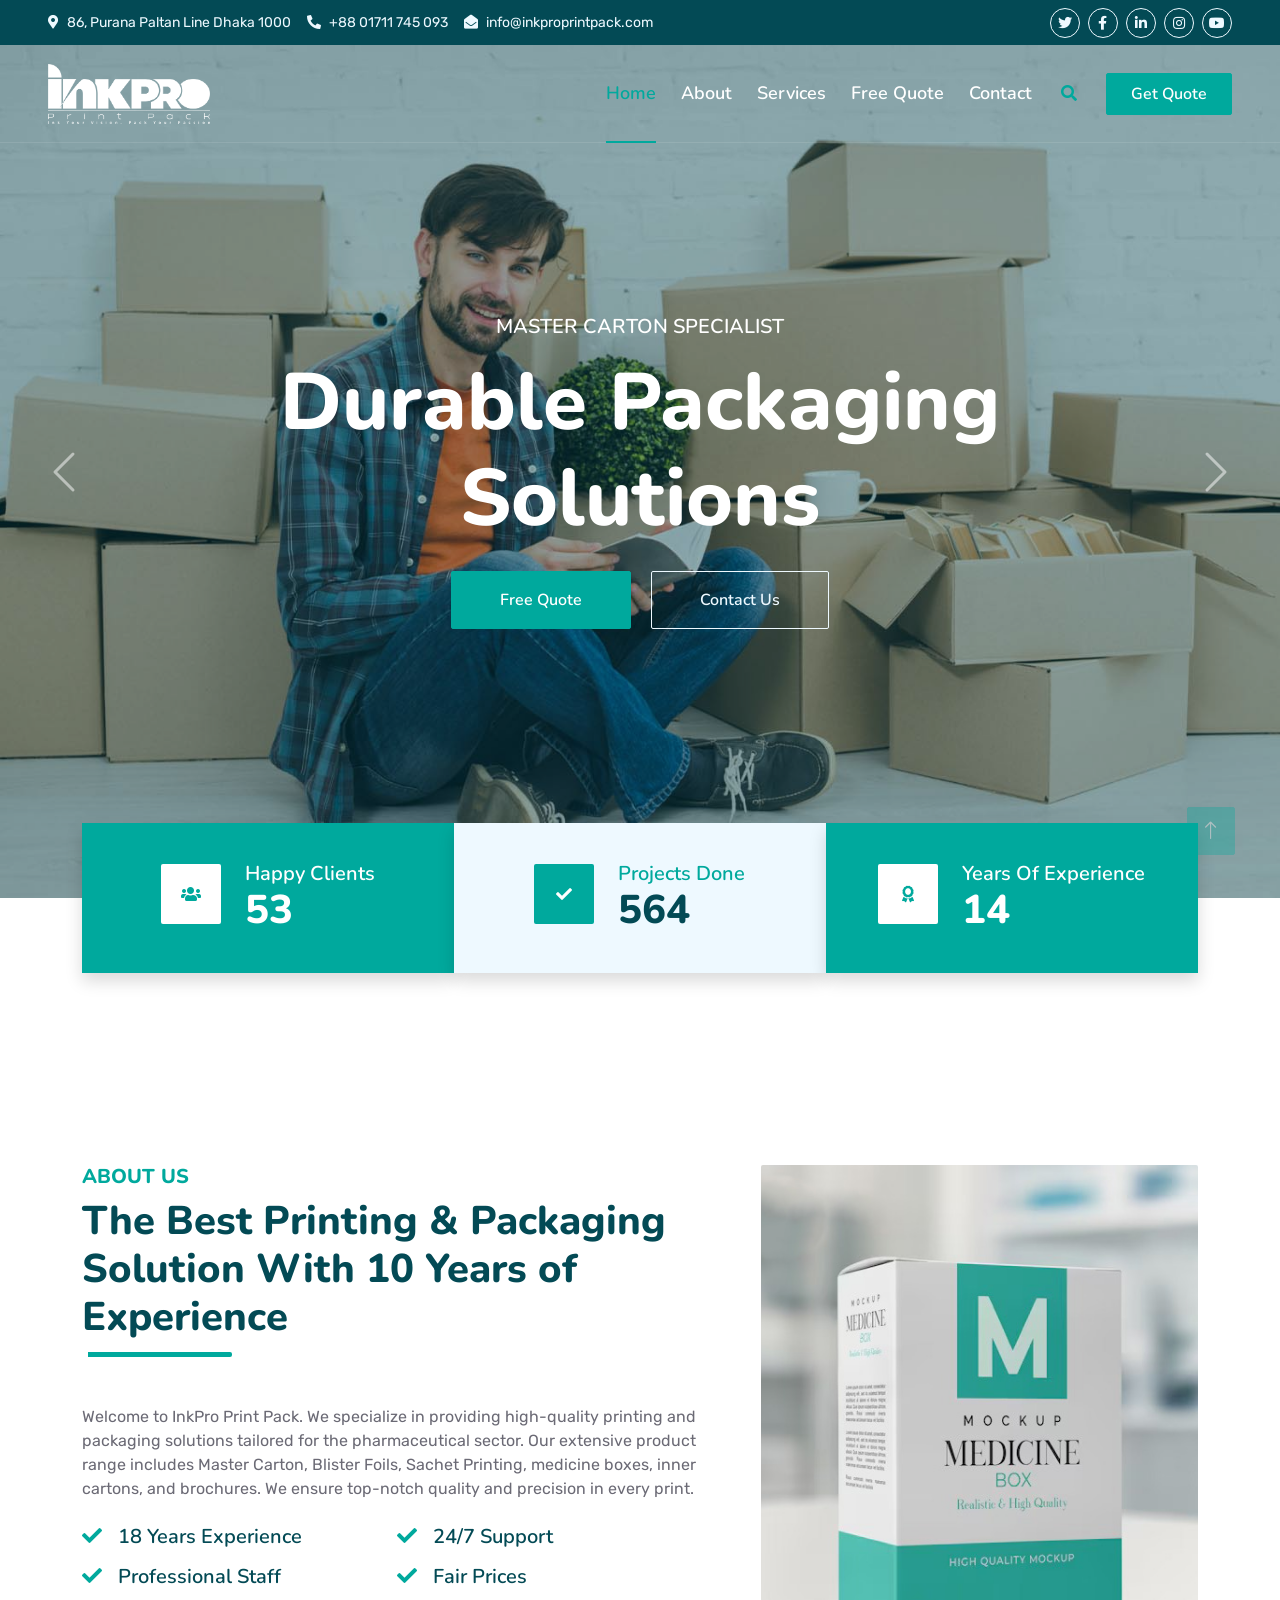
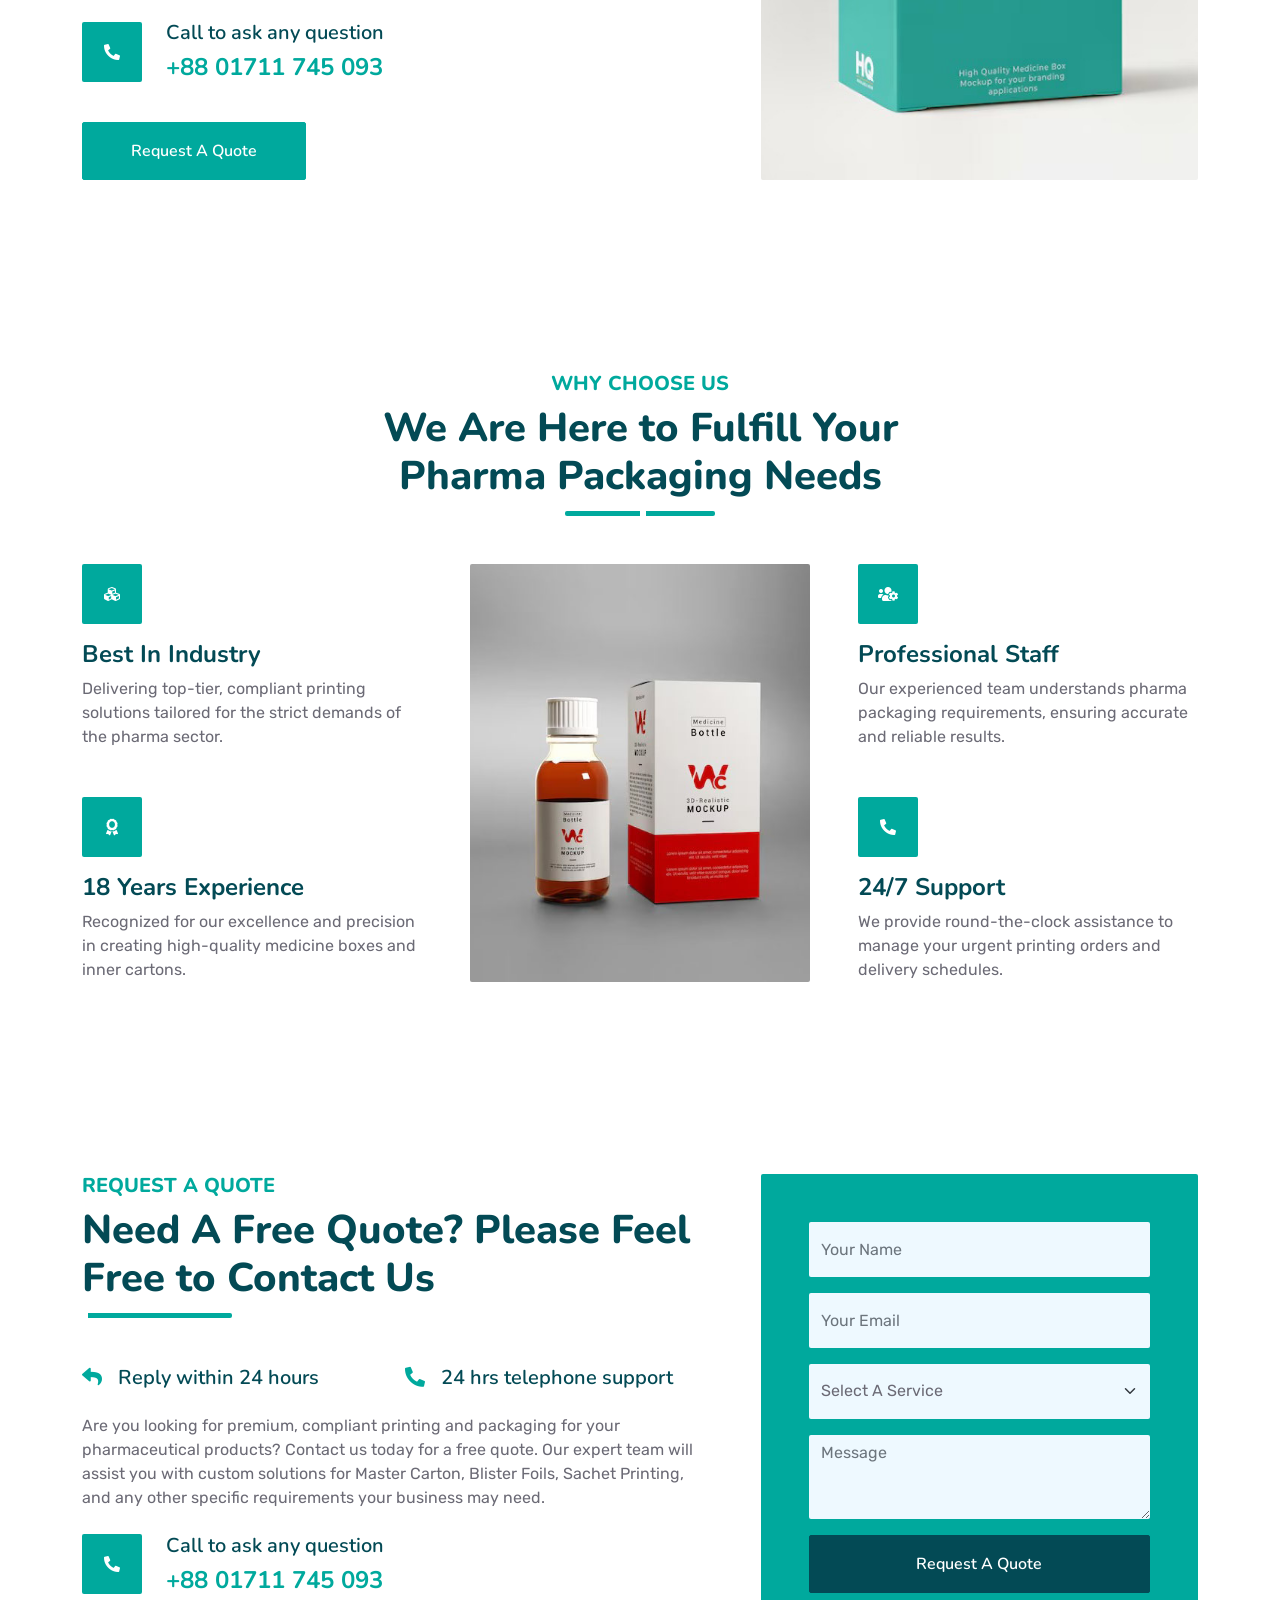
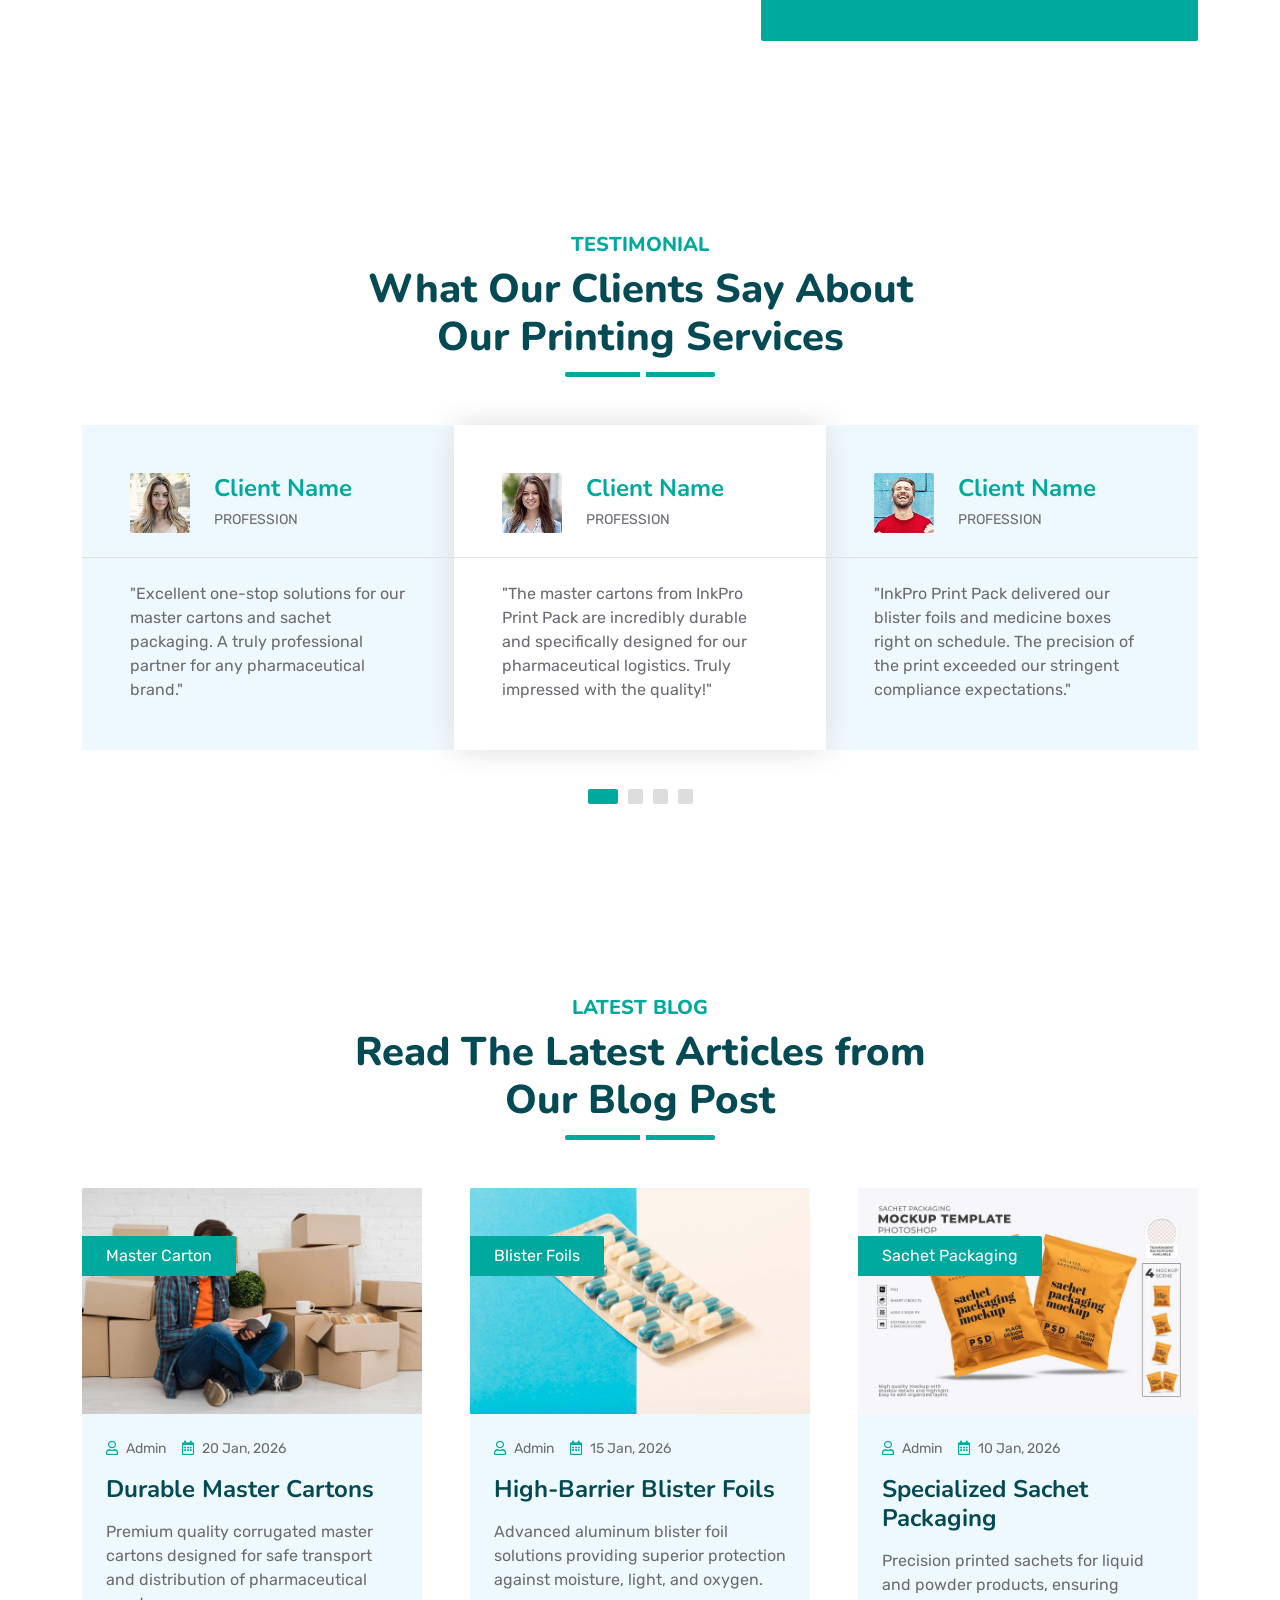
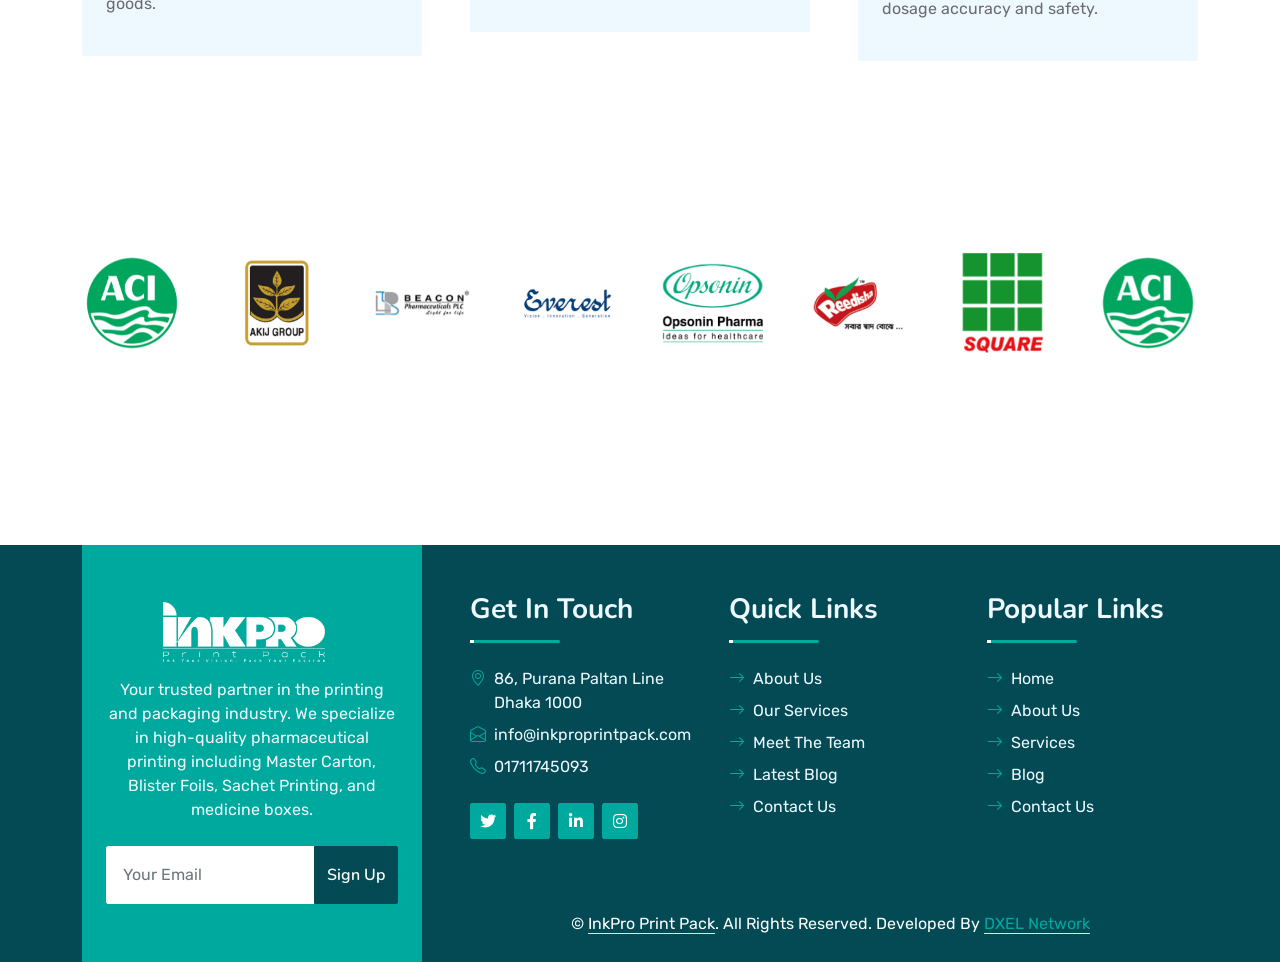
==== commit 9b482ff8: "Add files via upload" ====
--- a/index.html
+++ b/index.html
@@ -3,7 +3,7 @@
 
 <head>
     <meta charset="utf-8">
-    <title>InkPro Print Pack - Pharmaceutical Printing</title>
+    <title>InkPro Print Pack</title>
     <meta content="width=device-width, initial-scale=1.0" name="viewport">
     <meta content="Printing, Packaging, Pharma, Master Carton, Blister Foils, Sachet Printing, Medicine Box"
         name="keywords">
@@ -12,7 +12,7 @@
         name="description">
 
     <!-- Favicon -->
-    <link href="img/favicon.ico" rel="icon">
+    <link href="img/favicon.png" rel="icon">
 
     <!-- Google Web Fonts -->
     <link rel="preconnect" href="https://fonts.googleapis.com">
